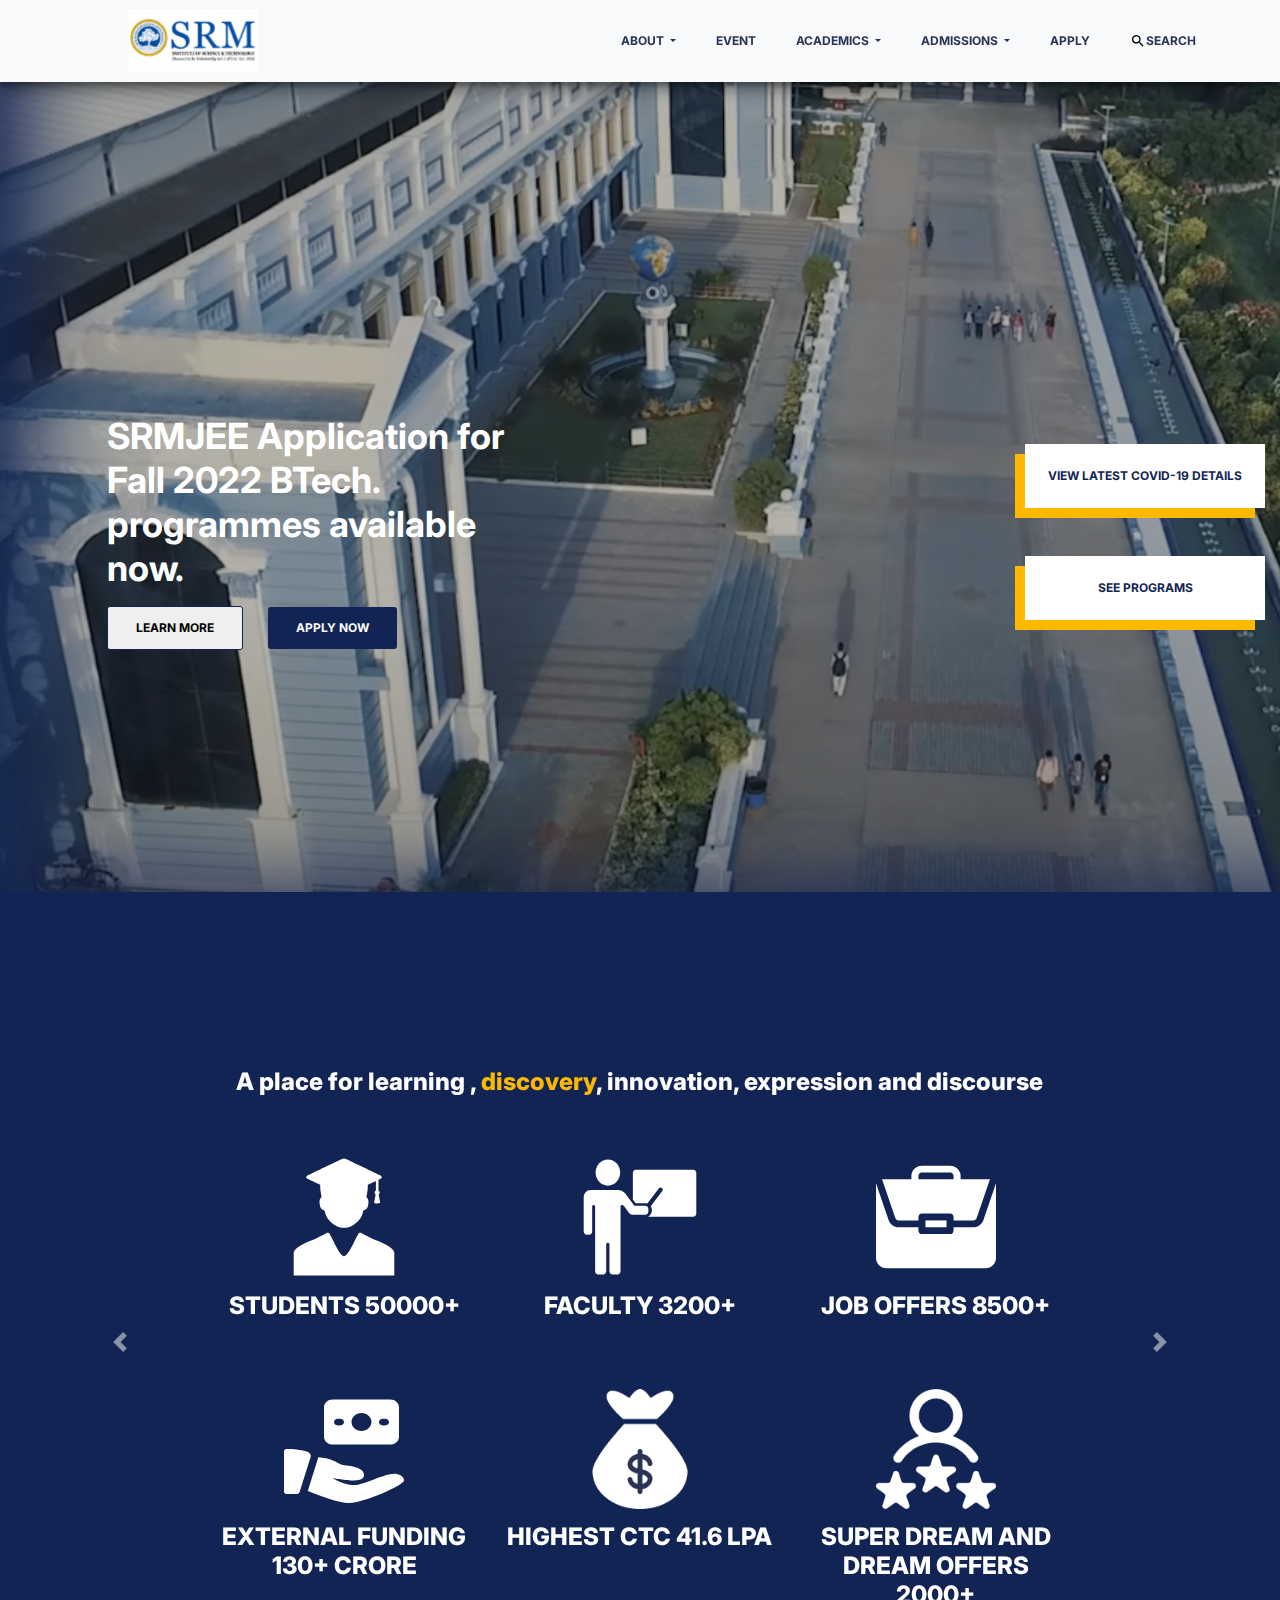
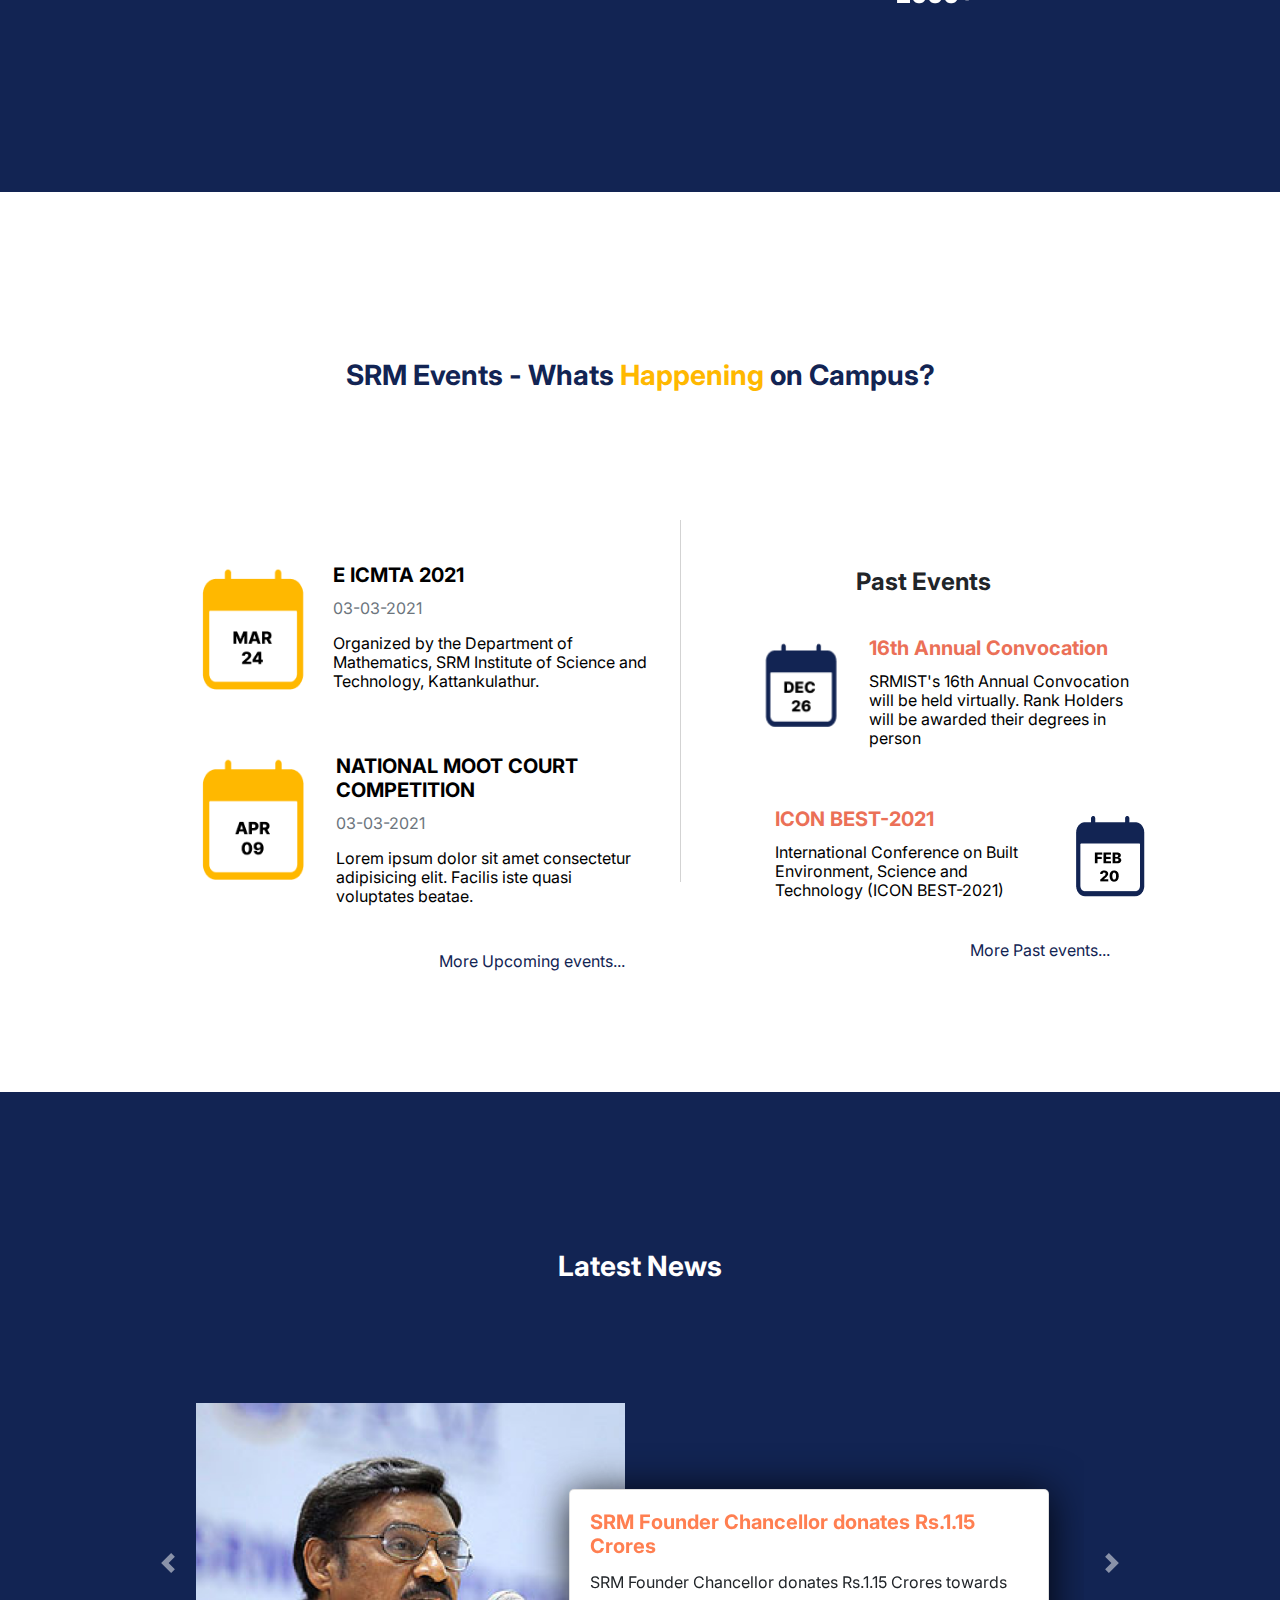
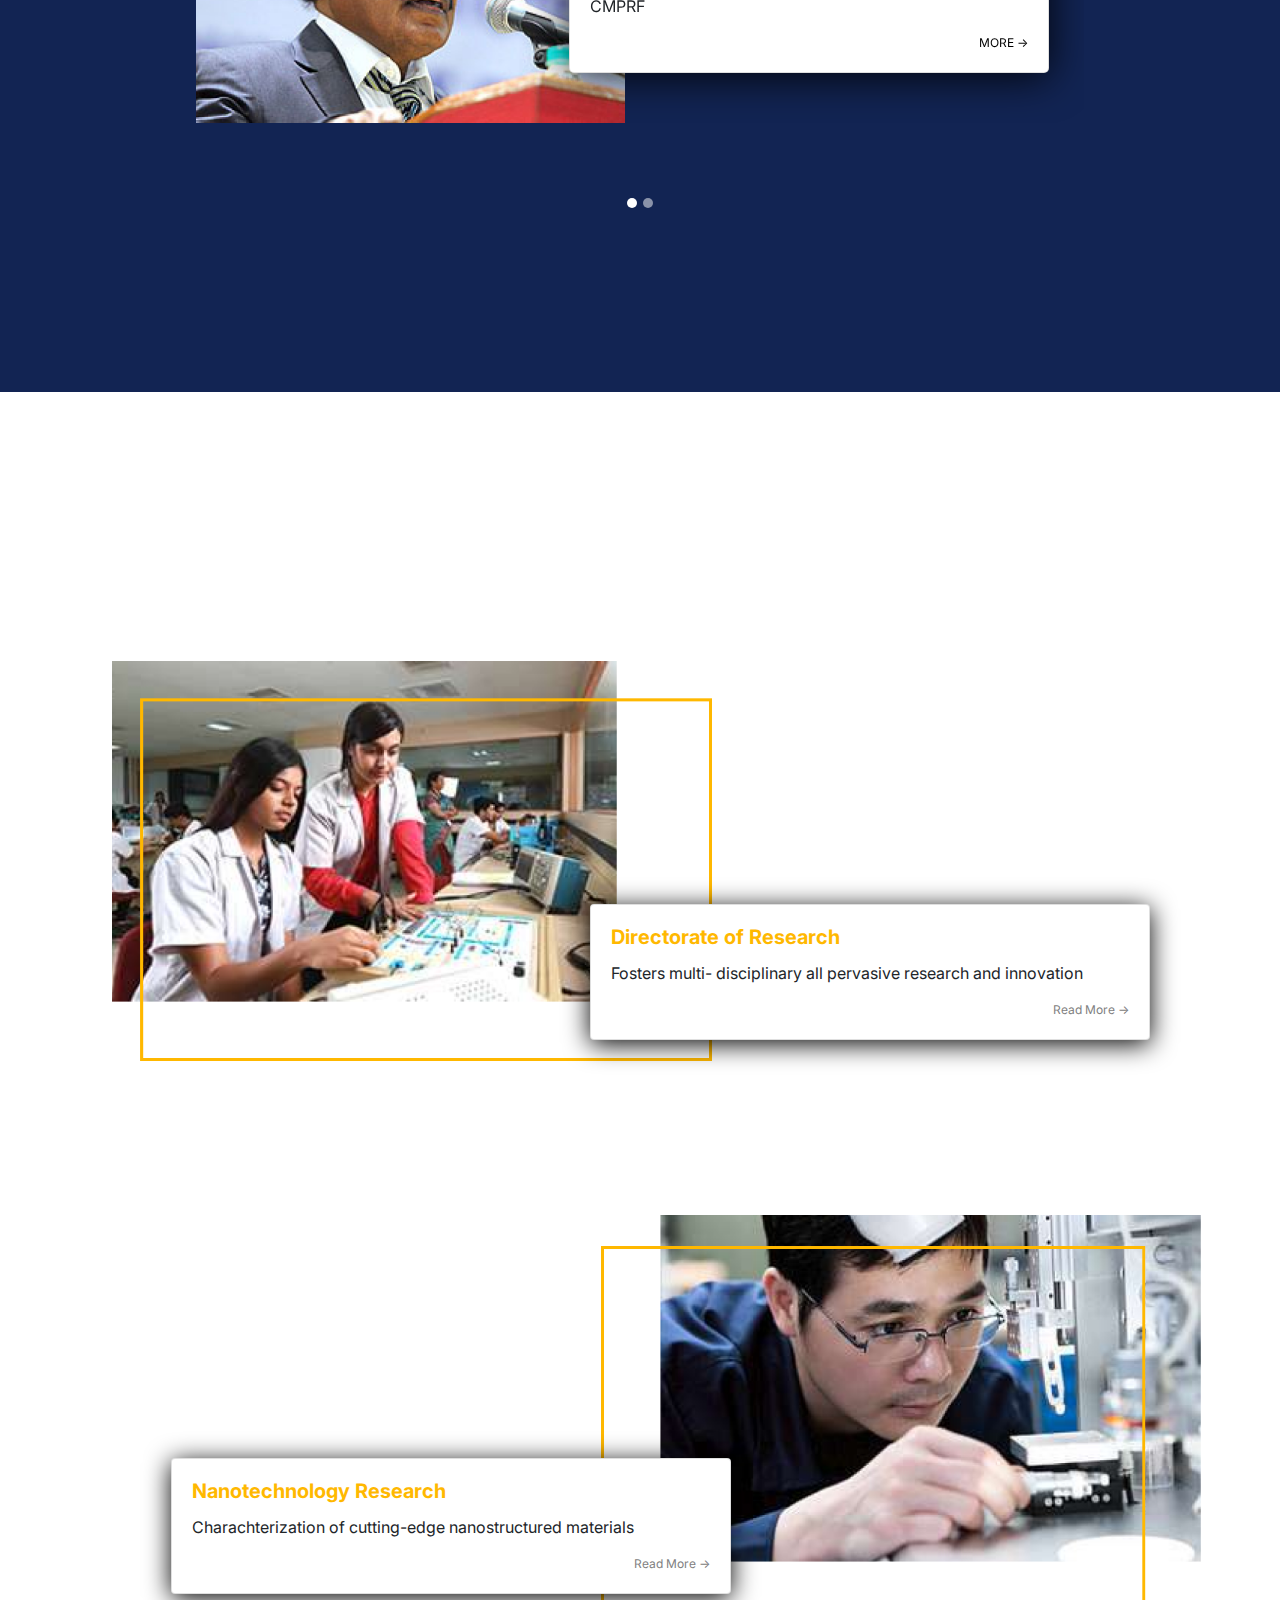
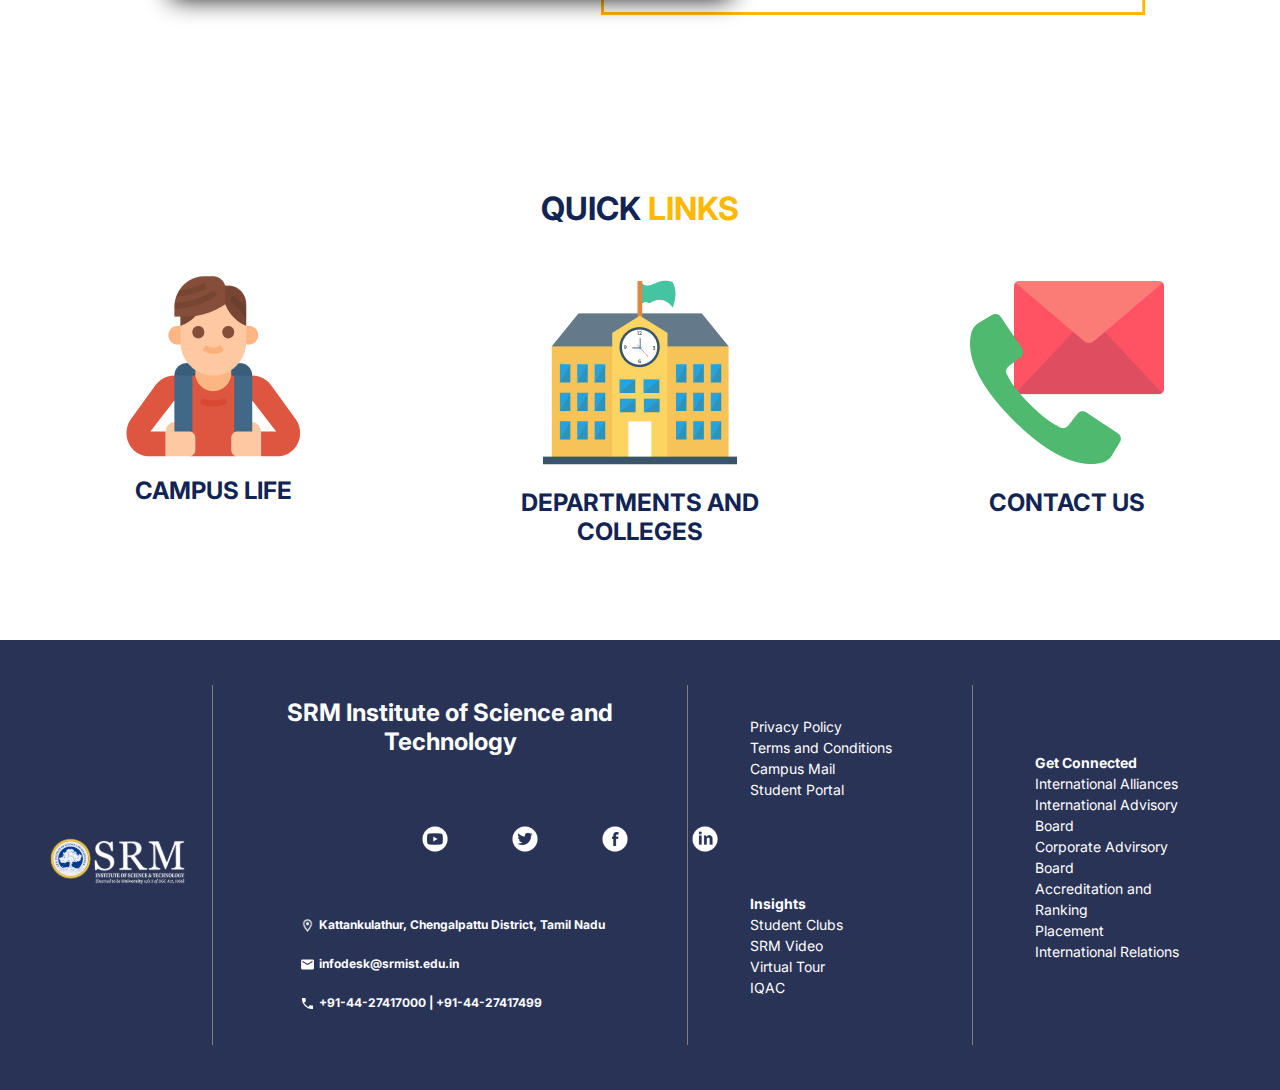
==== srmwebsite.html @ 27412084 "desktop version" ====
<!DOCTYPE html>
<html lang="en">
<head>
    <meta charset="UTF-8">
    <meta http-equiv="X-UA-Compatible" content="IE=edge">
    <meta name="viewport" content="width=device-width, initial-scale=1.0">
    <link rel="preconnect" href="https://fonts.gstatic.com">
    <link href="https://fonts.googleapis.com/css2?family=Inter:wght@200;400;700&display=swap" rel="stylesheet"> 
    <link rel="stylesheet" href="https://maxcdn.bootstrapcdn.com/bootstrap/4.0.0/css/bootstrap.min.css" integrity="sha384-Gn5384xqQ1aoWXA+058RXPxPg6fy4IWvTNh0E263XmFcJlSAwiGgFAW/dAiS6JXm" crossorigin="anonymous">
    <link rel="stylesheet" href="./style.css">
    <title>Document</title>
</head>
<body>
    <nav class="navbar navbar-expand-lg navbar-light bg-light sticky-top">
        <a class="navbar-brand" href="#">
          <img src="./img/Logo.svg" width="130" height="72" alt="">
        </a>
        <button class="navbar-toggler" type="button" data-toggle="collapse" data-target="#navbarSupportedContent" aria-controls="navbarSupportedContent" aria-expanded="false" aria-label="Toggle navigation">
            <span class="navbar-toggler-icon"></span>
        </button>
        <div class="collapse navbar-collapse" id="navbarSupportedContent" >
            <ul class="navbar-nav ml-auto">
                <li class="nav-item dropdown">
                    <a class="nav-link dropdown-toggle" href="#" id="navbarDropdown" role="button" data-toggle="dropdown" aria-haspopup="true" aria-expanded="false">
                      about
                    </a>
                    <div class="dropdown-menu" aria-labelledby="navbarDropdown">
                      <a class="dropdown-item" href="#">Facts</a>
                      <a class="dropdown-item" href="#">The Campus</a>
                      <a class="dropdown-item" href="#">Student Accomodation</a>
                      <a class="dropdown-item" href="#">Governanace</a>
                      <a class="dropdown-item" href="#">Student Achievements</a>
                      <a class="dropdown-item" href="#">Career Center</a>
                      <a class="dropdown-item" href="#">SRM CARE</a>
                      <a class="dropdown-item" href="#">Visiting SRM</a>
                        
                </li>
              <li class="nav-item">
                <a class="nav-link" href="#">Event</a>
              </li>
              <li class="nav-item dropdown">
                <a class="nav-link dropdown-toggle" href="#" id="navbarDropdown" role="button" data-toggle="dropdown" aria-haspopup="true" aria-expanded="false">
                  Academics
                </a>
                <div class="dropdown-menu" aria-labelledby="navbarDropdown">
                    <a class="dropdown-item" href="#">Colleges and Schools</a>
                    <a class="dropdown-item" href="#">Departments</a>
                    <a class="dropdown-item" href="#">Faculty Directory</a>
                    <a class="dropdown-item" href="#">Library</a>
                    <a class="dropdown-item" href="#">Graduate Studies</a>
                    <a class="dropdown-item" href="#">Undergraduate Studies</a>
                    <a class="dropdown-item" href="#">Academic Calenders</a>
                    <a class="dropdown-item" href="#">PHD Programs</a>
                </div>
              </li>
              <li class="nav-item dropdown">
                <a class="nav-link dropdown-toggle" href="#" id="navbarDropdown" role="button" data-toggle="dropdown" aria-haspopup="true" aria-expanded="false">
                  Admissions
                </a>
                <div class="dropdown-menu" aria-labelledby="navbarDropdown">
                    <a class="dropdown-item" href="#">Admission India</a>
                    <a class="dropdown-item" href="#">Admission International</a>
                    <a class="dropdown-item" href="#">Transfer Program</a>
                    <a class="dropdown-item" href="#">Student Mobility</a>
                    <a class="dropdown-item" href="#">Graduate Admissions</a>
                    <a class="dropdown-item" href="#">Undergraduate Admissions</a>
                    <a class="dropdown-item" href="#">Tuition and Costs</a>
                    <a class="dropdown-item" href="#">Financial Aid</a>
                </div>
              </li>
              <li class="nav-item">
                <a class="nav-link" href="#">Apply</a>
              </li>
              <li class="nav-item">
                <a class="nav-link" href="#"><img src="./img/search.svg" height="16" width="16"/>Search</a>
              </li>
            </ul>
        </div>
    </nav>

    <section>
        <div class="container-fluid landing-pg">
            <div class="row">
                <div class="col-sm landing-col">
                   <p class="landing-text">SRMJEE Application for Fall 2022 BTech. programmes available now.</p>
                   <div class="landing-btn">
                       <button class="btn-white">LEARN MORE</button>
                       <button class="btn-blue">APPLY NOW</button>
                   </div>
                </div>
                <div class="col-sm landing-col landing-col-right">
                    <div class="banner">VIEW LATEST COVID-19 DETAILS</div>
                    <div class="banner mt-5">SEE PROGRAMS</div>
                </div>
            </div>
        </div>
    </section>

    <section>
      <div class="container-fluid stats">
        <div id="carouselExampleControls" class="carousel slide" data-ride="carousel">
          <div class="carousel-inner">
            <div class="carousel-item stats-carousel active">
              <h4>A place for learning , <span>discovery</span>, innovation, expression and discourse</h4>
              <div class="row mt-5">
                <div class="col-sm-4">
                  <img class="stats-img" src="./img/stats-1.svg"/>
                  <h4>STUDENTS 50000+</h4>
                </div>
                <div class="col-sm-4">
                  <img class="stats-img" src="./img/stats-2.svg"/>
                  <h4>FACULTY 3200+</h4>
                </div>
                <div class="col-sm-4">
                  <img class="stats-img" src="./img/stats-3.svg"/>
                  <h4>JOB OFFERS 8500+</h4>
                </div>
              </div>
              <div class="row mt-5">
                <div class="col-sm-4">
                  <img class="stats-img" src="./img/stats-4.svg"/>
                  <h4>EXTERNAL FUNDING 
                    130+ CRORE</h4>
                </div>
                <div class="col-sm-4">
                  <img class="stats-img" src="./img/stats-5.png"/>
                  <h4>HIGHEST CTC 
                    41.6 LPA</h4>
                </div>
                <div class="col-sm-4">
                  <img class="stats-img" src="./img/stats-6.png"/>
                  <h4>SUPER DREAM AND 
                    DREAM OFFERS
                    2000+</h4>
                </div>
              </div>
            </div>
            <div class="carousel-item stats-carousel">
              <h4><span>ACCREDATION</span> AND RANKINGS</h4>
              <div class="row mt-5 ">
                <div class="col-sm-6">
                  <img class="ranks-img" src="./img/rank1.svg" width="300"/>
                  <h4>SRMIST is ranked SECOND in Category of Private / Self Financed University & Deemed to be University in India</h4>
                </div>
                <div class="col-sm-6">
                  <img  class="ranks-img" src="./img/rank2.png"/>
                  <h4>MHRD has placed SRMIST in highest Category 1 institution</h4>
                </div>
              </div>
              <div class="row mt-5">
                <div class="col-sm-6">
                  <img  class="ranks-img" src="./img/rank3.png"/>
                  <h4>SRMIST has been accredited by NAAC with the Highest 'A++' Grade in the year 2018</h4>
                </div>
                <div class="col-sm-6">
                  <img  class="ranks-img" src="./img/rank4.png"/>
                  <h4>Ranked 32nd Under University Category by NIRF</h4>
                </div>
              </div>
            </div>
          </div>
          <a class="carousel-control-prev" href="#carouselExampleControls" role="button" data-slide="prev">
            <span class="carousel-control-prev-icon" aria-hidden="true"></span>
            <span class="sr-only">Previous</span>
          </a>
          <a class="carousel-control-next" href="#carouselExampleControls" role="button" data-slide="next">
            <span class="carousel-control-next-icon" aria-hidden="true"></span>
            <span class="sr-only">Next</span>
          </a>
        </div>
      </div>
    </section>

    <section>
      <div class="container events">
        <h3 class="mt-5">SRM Events - Whats <span>Happening</span> on Campus?</h3>
        <div class="row">
          <div class="col-sm-6">
            <div class="card event-card">
              <img class="card-img-top event-img-l" src="./img/events1.PNG" alt="Card image cap"/>
              <div class="card-body">
                <h5 class="card-title">E ICMTA 2021</h5>
                <p class="text-muted">03-03-2021</p>
                <p class="card-text">Organized by the Department of Mathematics, SRM Institute of Science and Technology, Kattankulathur.</p>
              </div>
            </div>
            <div class="card event-card" >
              <img class="card-img-top event-img-l" src="./img/events2.PNG" alt="Card image cap">
              <div class="card-body">
                <h5 class="card-title" >NATIONAL MOOT COURT COMPETITION</h5>
                <p class="text-muted">03-03-2021</p>
                <p class="card-text">Lorem ipsum dolor sit amet consectetur adipisicing elit. Facilis iste quasi voluptates beatae.</p>
              </div>
            </div>
            <a href="#" style="float:right;">More Upcoming events...</a>
          </div>
          <div class="col-sm-1 divider-col"><div class="divider"></div></div>
          
          <div class="col-sm-5">
            <h4 class="text-center font-weight-bold mt-5">Past Events</h4>
            <div class="card event-card" style="width: 25rem;">
              <img class="card-img-top event-img-s" src="./img/events3.PNG" alt="Card image cap">
              <div class="card-body">
                <h5 class="card-title" style=" color: #EB7057;">16th Annual Convocation</h5>
                
                <p class="card-text">SRMIST's 16th Annual Convocation will be held virtually. Rank Holders will be awarded their degrees in person</p>
              </div>
            </div>
            <div class="card event-card" style="width: 25rem;">
              <div class="card-body">
                <h5 class="card-title" style=" color: #EB7057;">ICON BEST-2021</h5>
                <p class="card-text">International Conference on Built Environment, Science and Technology (ICON BEST-2021)</p>
              </div>
              <img class="card-img-top event-img-s" src="./img/events4.PNG" alt="Card image cap">
            </div>
            <a href="#" style="float:right;">More Past events...</a>
          </div>
          </div>
        </div>
      </div>
    </section>

    <section class="news-section">
      <div class="container news">
        <h3>Latest News</h3>
        <div id="carouselExampleIndicators" class="carousel slide news-carousel" data-ride="carousel">
          <ol class="carousel-indicators">
            <li data-target="#carouselExampleIndicators" data-slide-to="0" class="active"></li>
            <li data-target="#carouselExampleIndicators" data-slide-to="1"></li>
          </ol>
          <div class="carousel-inner">
            <div class="carousel-item active ">
              <div class="row">
                <div class="col-sm-6">
                  <img class="d-block w-100 news-img" src="./img/news1.png" alt="First slide" height="320" width="320">
                </div>
                <div class="col-sm-6">
                  <div class="card news-card" style="width: 30rem;">
                    <div class="card-body">
                      <h5 class="card-title">SRM Founder Chancellor donates Rs.1.15 Crores</h5>
                      <p class="card-text">SRM Founder Chancellor donates Rs.1.15 Crores towards CMPRF</p>
                      <a href="#" class="card-link text-muted">MORE -></a>
                    </div>
                  </div>
                </div>
              </div>
            </div>
            <div class="carousel-item">
              <div class="row">
                <div class="col-sm-6">
                  <img class="d-block w-100 news-img" src="./img/news2.png" alt="First slide" height="320" width="320">
                </div>
                <div class="col-sm-6">
                  <div class="card news-card" style="width: 30rem;">
                    <div class="card-body">
                      <h5 class="card-title">ARIIA 2020 Rankings : SRM secures the second position</h5>
                      <p class="card-text">SRM Institute of Science and Technology (SRMIST), Kattankulathur has found a podium finish in Atal Rankings of Institutions on Innovation Achievements 2020.</p>
                      <a href="#" class="card-link  text-muted">MORE -></a>
                    </div>
                  </div>
                </div>
              </div>
            </div>
          </div>
          <a class="carousel-control-prev" href="#carouselExampleIndicators" role="button" data-slide="prev">
            <span class="carousel-control-prev-icon" aria-hidden="true"></span>
            <span class="sr-only">Previous</span>
          </a>
          <a class="carousel-control-next" href="#carouselExampleIndicators" role="button" data-slide="next">
            <span class="carousel-control-next-icon" aria-hidden="true"></span>
            <span class="sr-only">Next</span>
          </a>
        </div>
      </div>
    </section>

    <section class="research">
      <div class="container research-container">
        <h3>Research at SRM</h3>
          <div class="row">
            <div class="col-sm-6">
              <img src="./img/research1.png" width="600" height="400">
            </div>
            <div class="col-sm-6">
              <div class="card research-card1" style="width: 35rem;">
                <div class="card-body">
                  <h5 class="card-title">Directorate of Research</h5>
                  <p class="card-text">Fosters multi- disciplinary all pervasive research and innovation </p>
                  <a href="#" class="card-link">Read More -></a>
                </div>
              </div>
            </div>
          </div>
          <div class="row">
            <div class="col-sm-6">
              
              <div class="card research-card2" style="width: 35rem;">
                <div class="card-body">
                  <h5 class="card-title">Nanotechnology Research</h5>
                  <p class="card-text">Charachterization of cutting-edge nanostructured materials</p>
                  <a href="#" class="card-link">Read More -></a>
                </div>
              </div>
            </div>
            <div class="col-sm-6">
              <img style="margin-left: -10%;" src="./img/research2.png"  width="600" height="400">
            </div>
          </div>
      </div>
    </section>

    <footer>
      <div class="container-fluid quick-links">
        <h2 class="mt-5">QUICK <span>LINKS</span></h2>
        <div class="row mt-5">
          <div class="col-sm-4">
            <img src="./img/ql1.png">
            <h4><a href="#">CAMPUS LIFE</a></h4>
          </div>
          <div class="col-sm-4">
            <img src="./img/ql2.png">
            <h4><a href="#">DEPARTMENTS AND COLLEGES</a></h4>
          </div>
          <div class="col-sm-4">
            <img src="./img/ql3.png">
            <h4><a href="#">CONTACT US</a></h4>
          </div>
        </div>
      </div>
      <div class="container-fluid footer">
        <div class="container">
        <div class="row footer-row">
          <div class="col-sm-1 footer-col " style="text-align: center;">
            <img src="./img/logo-light.svg" width="150">
          </div>
          <div class="col-sm-1 line-col">
            <div class="line"></div>
          </div>
          <div class="col-sm-4 footer-col">
            <h4>SRM Institute of Science and Technology</h4>
            <div class="social">
              <img src="./img/YouTube.png" height="30" width="30">
              <img src="./img/Twitter.png" height="30" width="30">
              <img src="./img/Facebook.png" height="30" width="30">
              <img src="./img/Linkedin.png" height="30" width="30">
            </div>
            <div style="text-align: left;">
            <p><img class="m-1" src="./img/location.png" height="15" width="15">Kattankulathur, Chengalpattu District, Tamil Nadu</p>
            <p><img class="m-1" src="./img/email.png" height="15" width="15">infodesk@srmist.edu.in</p>
            <p><img class="m-1" src="./img/call.png" height="15" width="15">+91-44-27417000 | +91-44-27417499</p>
            </div>
          </div>
          <div class="col-sm-1 line-col">
            <div class="line"></div>
          </div>
          <div class="col-sm-2 footer-col1">
            <ul>
              <li>Privacy Policy</li>
              <li>Terms and Conditions</li>
              <li>Campus Mail</li>
              <li>Student Portal</li>
            </ul>
            <ul>
              <li style="font-weight: bold;">Insights</li>
              <li>Student Clubs</li>
              <li>SRM Video</li>
              <li>Virtual Tour</li>
              <li>IQAC</li>
            </ul>
            
          </div>
          <div class="col-sm-1 line-col">
            <div class="line"></div>
          </div>
          <div class="col-sm-2 footer-col1">
            <ul>
              <li style="font-weight: bold;">Get Connected</li>
              <li>International Alliances</li>
              <li>International Advisory Board</li>
              <li>Corporate Advirsory Board</li>
              <li>Accreditation and Ranking</li>
              <li>Placement</li>
              <li>International Relations</li>
            </ul>
            
          </div>
        </div>
        </div>
      </div>
    </footer>
    

    <script src="https://code.jquery.com/jquery-3.2.1.slim.min.js" integrity="sha384-KJ3o2DKtIkvYIK3UENzmM7KCkRr/rE9/Qpg6aAZGJwFDMVNA/GpGFF93hXpG5KkN" crossorigin="anonymous"></script>
    <script src="https://cdnjs.cloudflare.com/ajax/libs/popper.js/1.12.9/umd/popper.min.js" integrity="sha384-ApNbgh9B+Y1QKtv3Rn7W3mgPxhU9K/ScQsAP7hUibX39j7fakFPskvXusvfa0b4Q" crossorigin="anonymous"></script>
    <script src="https://maxcdn.bootstrapcdn.com/bootstrap/4.0.0/js/bootstrap.min.js" integrity="sha384-JZR6Spejh4U02d8jOt6vLEHfe/JQGiRRSQQxSfFWpi1MquVdAyjUar5+76PVCmYl" crossorigin="anonymous"></script>
</body>
</html>
---- style.css ----
*{
    margin: 0;
    padding: 0;
    font-family: 'Inter', sans-serif;
}

body{
    background: white;
    overflow-x: hidden;
}

h3,h4{
    font-weight: 700;
}

nav{
    padding: 0 5% 0 10%!important;
    box-shadow: 0px 4px 4px rgba(0, 0, 0, 0.25), 0px 10px 10px rgba(0, 0, 0, 0.25);
}

.navbar-nav{
    font-weight: bold;
    font-size: 12px;
    line-height: 15px;
    text-transform: uppercase;
    
}

.dropdown-item{
    font-size: 12px;
    text-transform: capitalize;
}

.nav-item{
    margin: 0 12px;
}

.nav-link{
    color: #293356!important;
    transition: all 0.3s ease;
}

.nav-link:hover{
    color: #FFB800 !important;
}

/* dropdown animation
.dropdown .dropdown-menu {
    -webkit-transition: all 0.3s;
    -moz-transition: all 0.3s;
    -ms-transition: all 0.3s;
    -o-transition: all 0.3s;
    transition: all 0.3s;

    max-height: 0;
    display: block;
    overflow: hidden;
    opacity: 0;
}

.dropdown.show .dropdown-menu { 
    max-height: 250px;
    opacity: 1;
} */

.landing-pg{
    top: 0;
    left: 0;
    height: 90vh;
    width: 100vw;
    background-image: url("./img/landing-img.png");
    background-attachment: fixed;
    background-size: cover;
    z-index: -1;
    overflow: hidden;
}

.landing-col{
    height: 100vh;
    display: flex;
    flex-direction: column;
    justify-content: center;
    align-items: center;
    
}

.landing-col-right{
    flex-direction: column;
    justify-content: center;
    align-items: flex-end;
    font-size: 12px;
    color: #122453;
    font-weight: 700;
    
}

.landing-text{
    width: 70%;
    font-weight: bold;
    font-size: 36px;
    line-height: 44px;
    color: #FFFFFF;
}

.landing-btn{
    width: 70%;
}

.btn-white,
.btn-blue{
    font-weight: bold;
    font-size: 12px;
    border-radius: 3px;
    border: 1px solid #122453;
    padding: 12px 28px;
    transition: all 0.3s ease;
    cursor: pointer;
}

.btn-white:hover,
.btn-blue:hover{
    box-shadow: 0px 4px 4px rgba(0, 0, 0, 0.25), 0px 4px 4px rgba(0, 0, 0, 0.25);
}

.btn-blue{
    margin-left: 5%;
    border: none;
    color: white;
    background: #122453;;
}

.banner{
    width: 200px;
    height: 50x;
    background-color: #fff;
    float: right;
    box-shadow: -10px 10px 0 #FFB800;
    width: 240px;
    height: 64px;
    line-height: 64px;
    text-align: center;
    transition: all 0.3s ease;
    cursor: pointer;
}

.banner:hover{
    color: #FFB800;
}

.stats{
    height: 100vh;
    width: 100vw;
    display: flex;
    flex-direction: column;
    align-items: center;
    justify-content: center;
    background-color: #122453;
    text-align: center;
    
}

.stats h3{
    font-weight: bold;
    font-size: 34px;
    line-height: 41px;
    color: #FFFFFF;
}

.stats-img{
    width: 120px;
    height: 120px;
    margin: 5%;
    transition: all 0.5s ease;
}

.ranks-img{
    height: 100px;
    margin: 5%;
    transition: all 0.5s ease;
}

.stats-img:hover,
.ranks-img:hover{
    transform: scale(1.1);
}

.stats h4{
    font-weight: 800;
    font-size: 24px;
    line-height: 29px;
    color: #FFFFFF;
}

span{
    color: #FFB800;
}

.stats-carousel{
    width: 70%;
    margin: auto;
}

.events{
    height: 100vh;
    overflow-x: hidden;
    display: flex;
    flex-direction: column;
    justify-content: space-evenly;
    align-items: center;
}

.events h3{
    color: #122453;
}

.event-card{
    display: flex;
    flex-direction: row;
    width: 30rem;
    background: inherit;
    border: none;
    margin: 5%;
    font-size: 16px;
    line-height: 19px;

    color: #000000;
}

.event-img-l{
    height: 8rem;
    width: 8rem;
    margin-top: 5%;
}

.event-img-s{
    height: 6rem;
    width: 6rem;
    margin-top: 5%;
}

.events h5{
    font-weight: 700;
    transition:0.2s all ease;
    cursor: pointer;
}

.events h5:hover{
    color:#FFB800;
}

.divider-col{
    display: flex;
    justify-content: center;
}

.divider{
    height: 80%;
    width: 1px;
    background-color: lightgray;
}

.events a{
    color: #122453!important;
}

.news-section{
    height: 100vh;
    width: 100vw;
    background-color: #122453;
    
}

.news{
    height: 100vh;
    display: flex;
    flex-direction: column;
    justify-content: center;
    align-items: center;
}

.news h3{
    color: white;
    text-align: center;
}

.news-carousel{
    padding: 10%;
}

.carousel-indicators li {
    width: 10px;
    height: 10px;
    border-radius: 100%;
}

.news-card{
    margin-top: 20%;
    margin-left: -20%;
    box-shadow: 0px 4px 42px rgba(0, 0, 0, 0.89);
    border-radius: 5px;
}

.news-card h5{
    font-weight: 700;
    color: #FF7F51;
}


.news-card a{
    color: black!important;
    float: right;
    font-size: 12px;
}

.research{
    height: 150vh;
    width: 100vw;
    background-image: url(./img/reasearch-bg.jpg);
    background-attachment: fixed;
    background-size: cover;
}

.research-container{
    height: 150vh;
    display: flex;
    flex-direction: column;
    justify-content: space-evenly;
    align-items: center;
}

.research h3{
    color: white;
    text-align: center;
}

.research img{
    margin: 5%;
    transition: all 0.5s ease;
}

.research img:hover{
    -webkit-filter: grayscale(100%); /* Safari 6.0 - 9.0 */
    filter: grayscale(100%);
}

.research .card-title{
    font-weight: 700;
    color: #FFB800;
}

.research-card1{
    margin-top: 50%;
    margin-left: -12%;
    transition:0.3s all ease;
    cursor: pointer;
    box-shadow: 0px 4px 26px #000000;
}

.research-card2{
    margin-top: 50%;
    margin-left: 16%;
    transition:0.3s all ease;
    z-index: 2;
    cursor: pointer;
    box-shadow: 0px 4px 26px #000000;
}

.research-card1:hover,
.research-card2:hover{
    transform: scale(1.1);
}

.research a{
    color: grey!important;
    float: right;
    font-size: 12px;
}

.footer-container{
    height: 100vh;
    width: 100vw;
}

.quick-links{
    height: 50vh;
    width: 100vw;
    text-align: center;
    
}

.quick-links h2,
.quick-links a{
    font-weight: bold;
    transition: all 0.3s ease;
    color: #122453;
}

.quick-links h4{
    margin: 5%;
}

.quick-links a:hover{
    color: #FFB800;
    text-decoration: none;
}

.footer{
    height: 50vh;
    width: 100vw;
    background-color: #293356;
    text-align: center;
    color:white;
}

.footer-row{
    height: 50vh;
}

.footer-col{
    display: flex;
    flex-direction: column;
    justify-content: space-evenly;
    align-items: center;
}

.footer-col1{
    display: flex;
    flex-direction: column;
    justify-content: space-evenly;
    align-items: flex-start;
}

.social{
    display: flex;
    flex-direction: row;
    justify-content: space-around!important;
}

.social img{
    margin: 0 25%;
}

.footer p{
    font-size: 12px;
    font-weight: bold;
}

.footer ul{
    text-align: left;
    list-style: none;
    font-size: 14px;
}

.line-col{
    display: flex;
    flex-direction: column;
    justify-content: center;
    align-items: center;
}

.line{
    height: 40vh;
    width: 1px;
    background-color: grey;
}
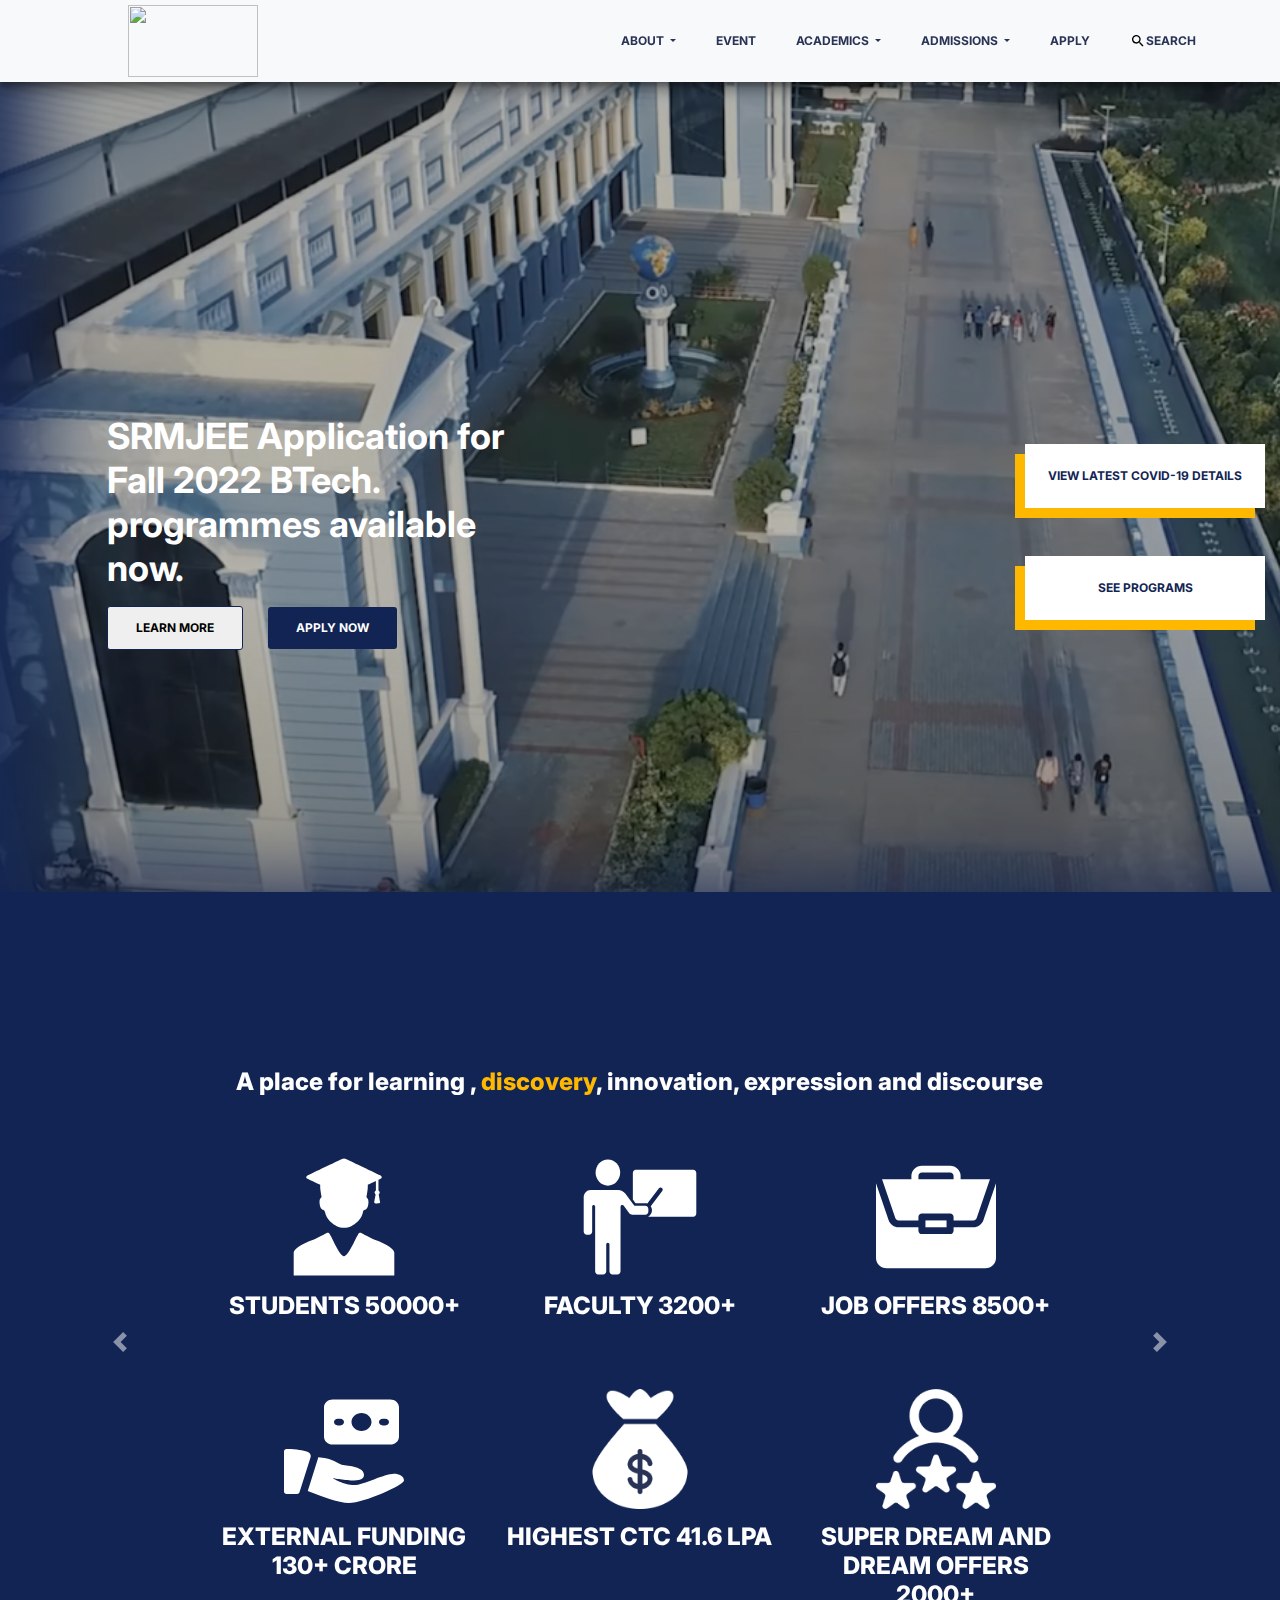
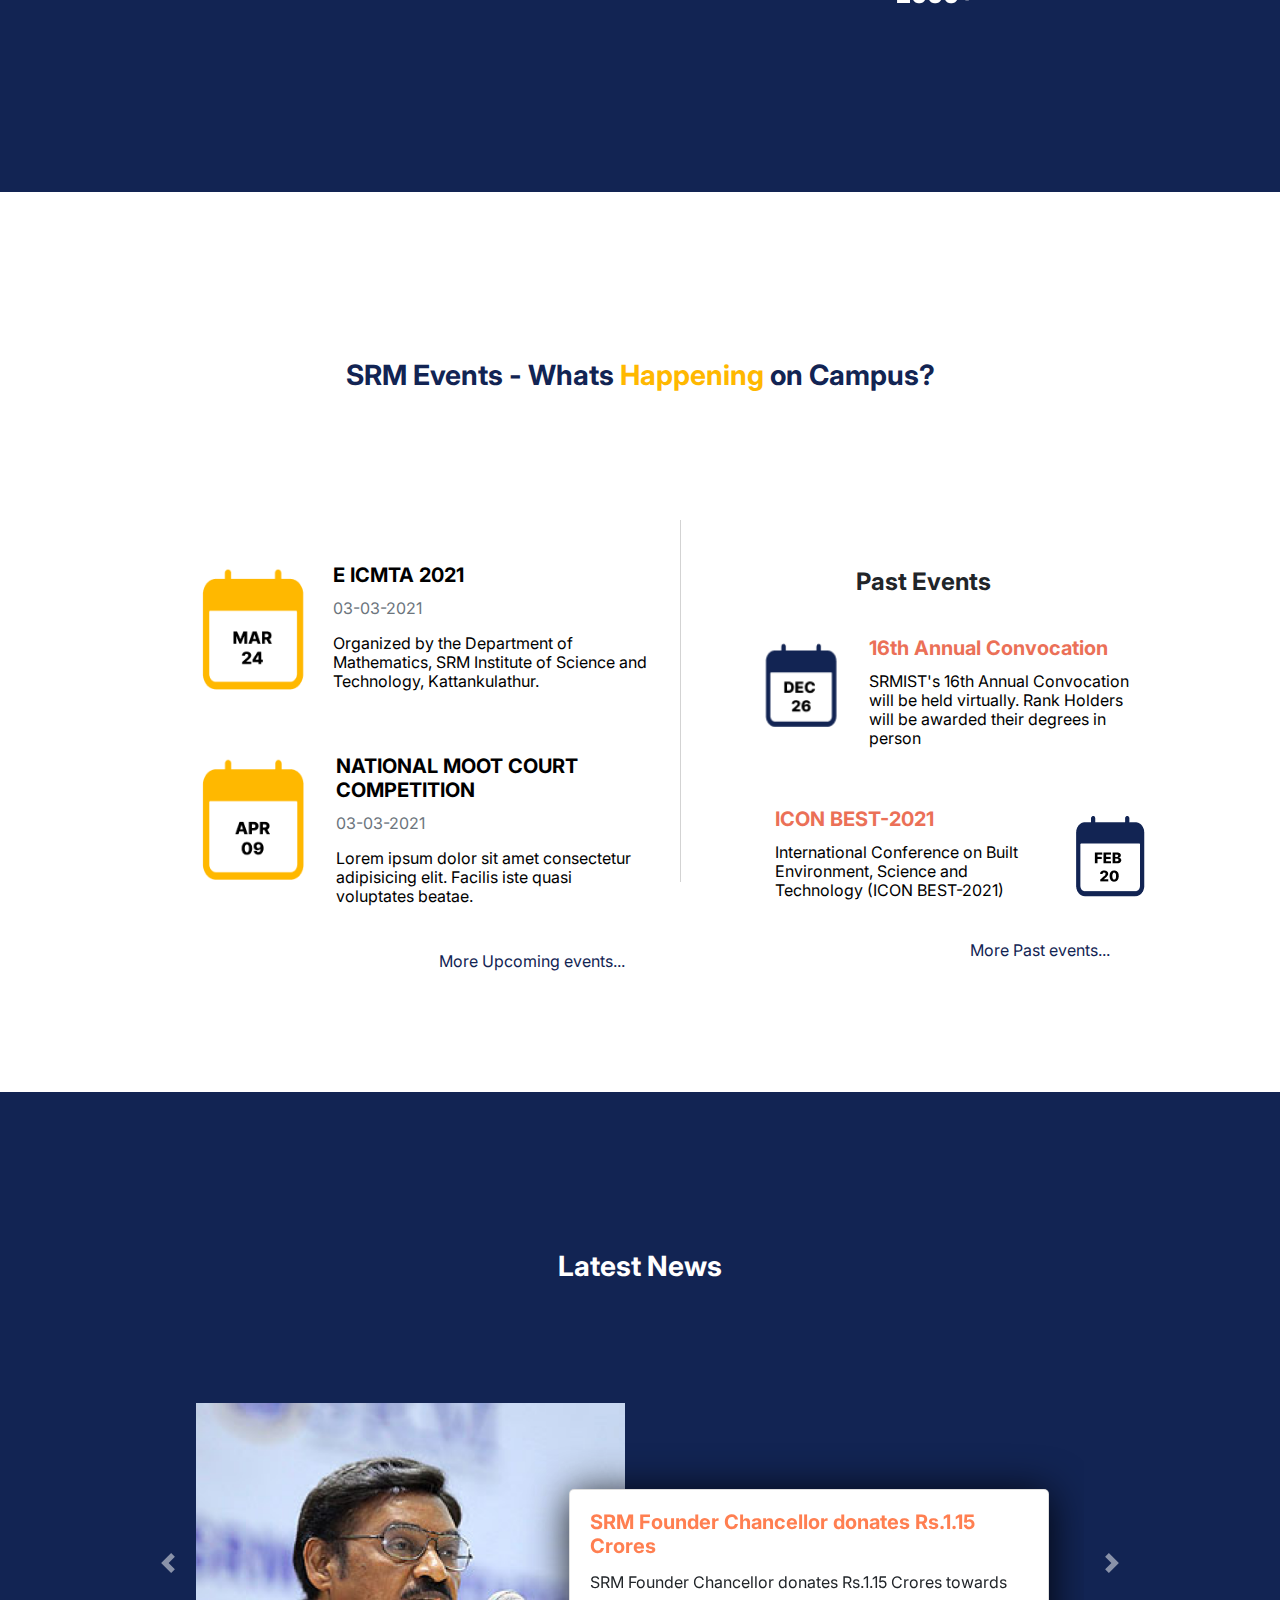
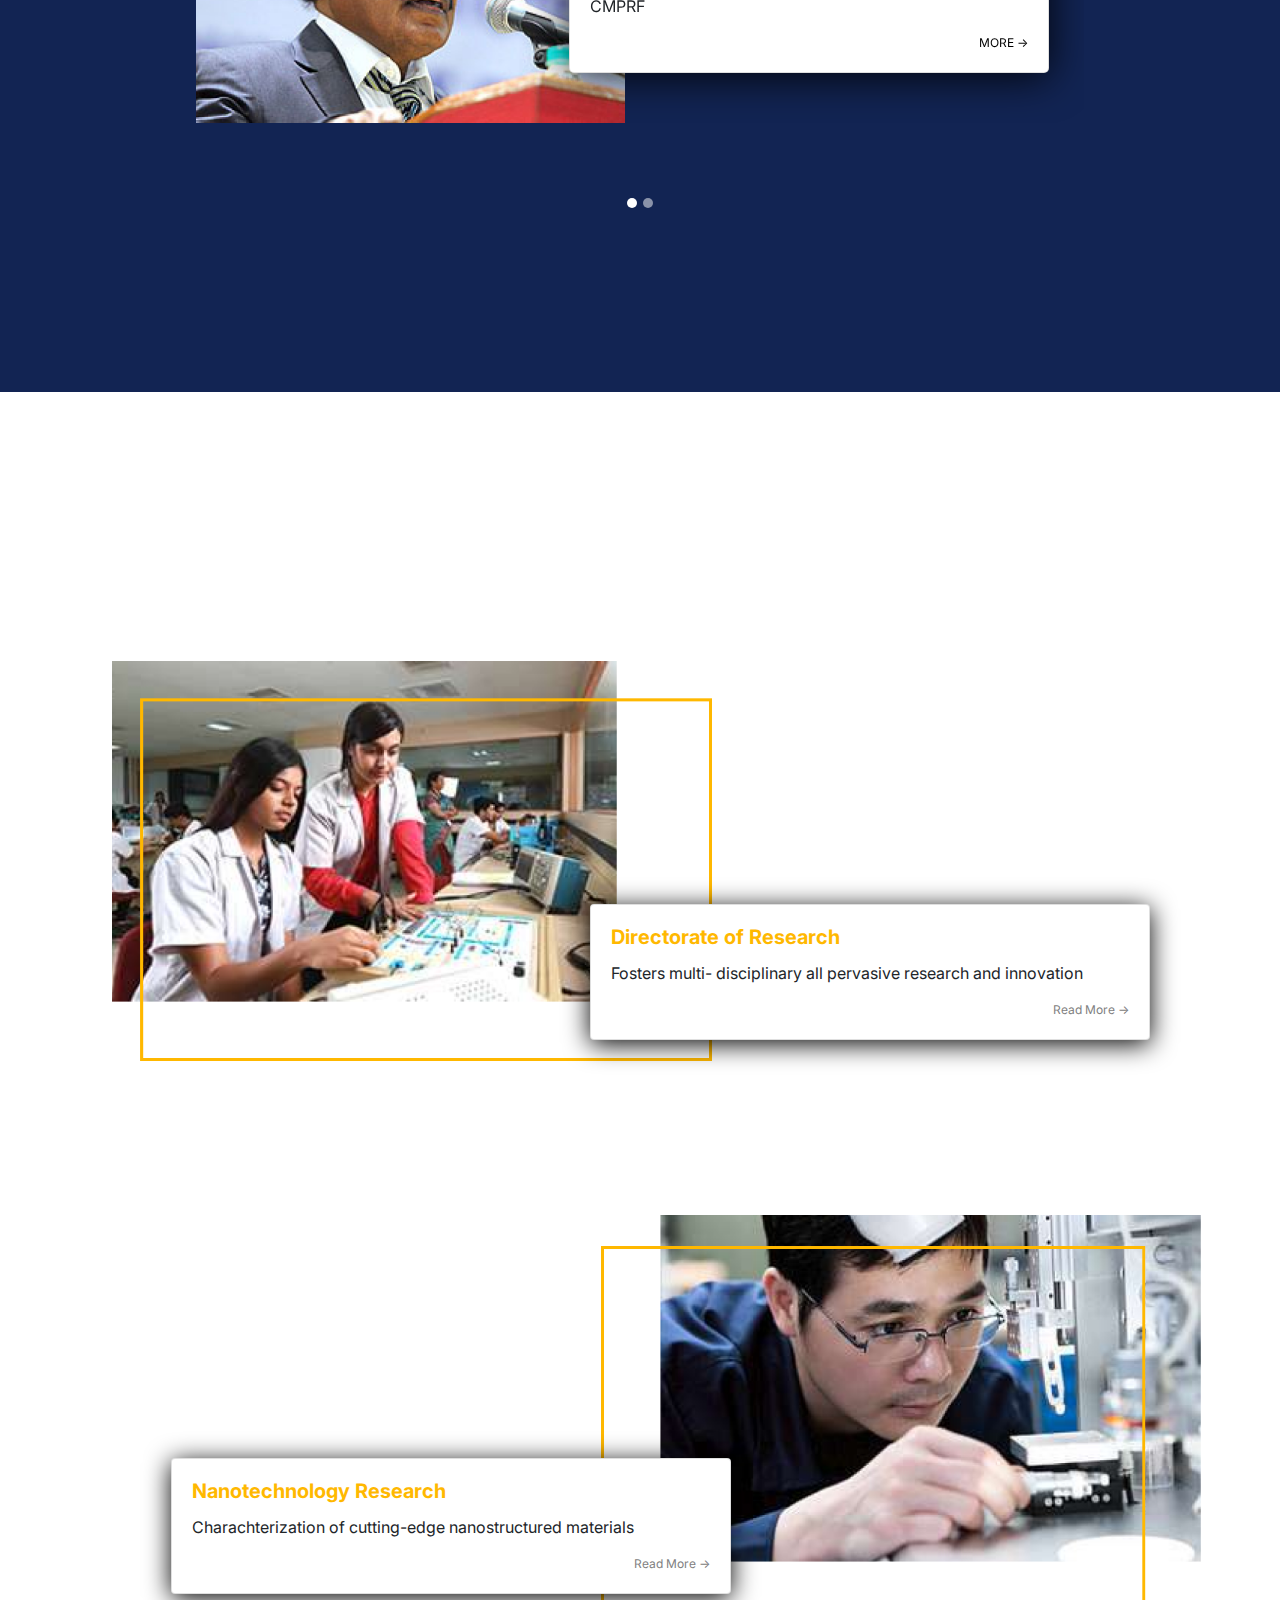
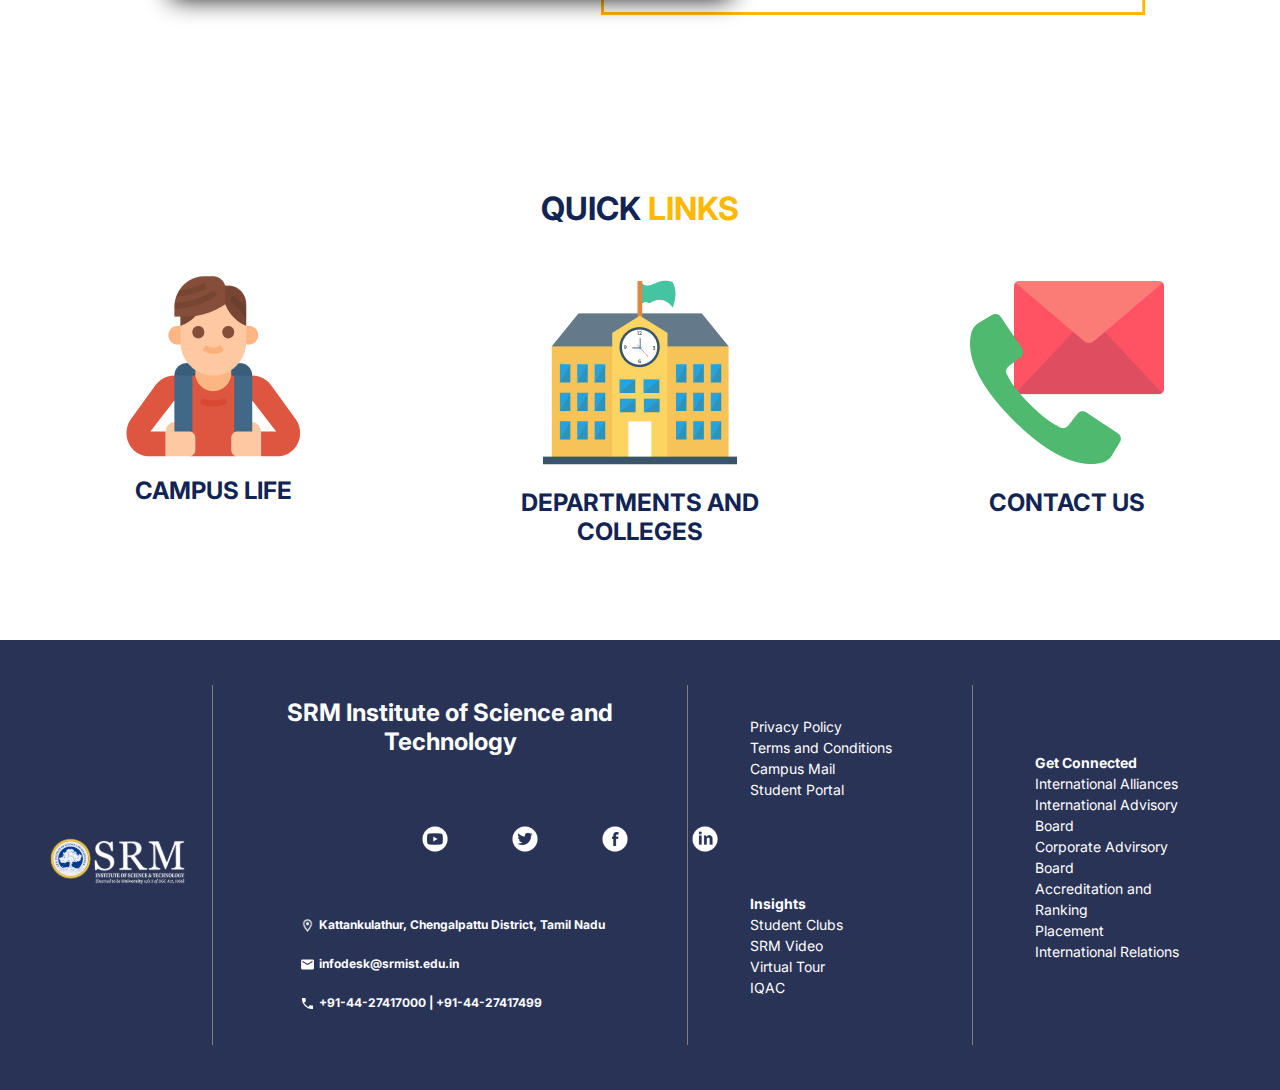
==== commit 00b8a76c: "logo" ====
--- a/srmwebsite.html
+++ b/srmwebsite.html
@@ -13,7 +13,7 @@
 <body>
     <nav class="navbar navbar-expand-lg navbar-light bg-light sticky-top">
         <a class="navbar-brand" href="#">
-          <img src="./img/Logo.svg" width="130" height="72" alt="">
+          <img src="./img/logo.svg" width="130" height="72" alt="">
         </a>
         <button class="navbar-toggler" type="button" data-toggle="collapse" data-target="#navbarSupportedContent" aria-controls="navbarSupportedContent" aria-expanded="false" aria-label="Toggle navigation">
             <span class="navbar-toggler-icon"></span>
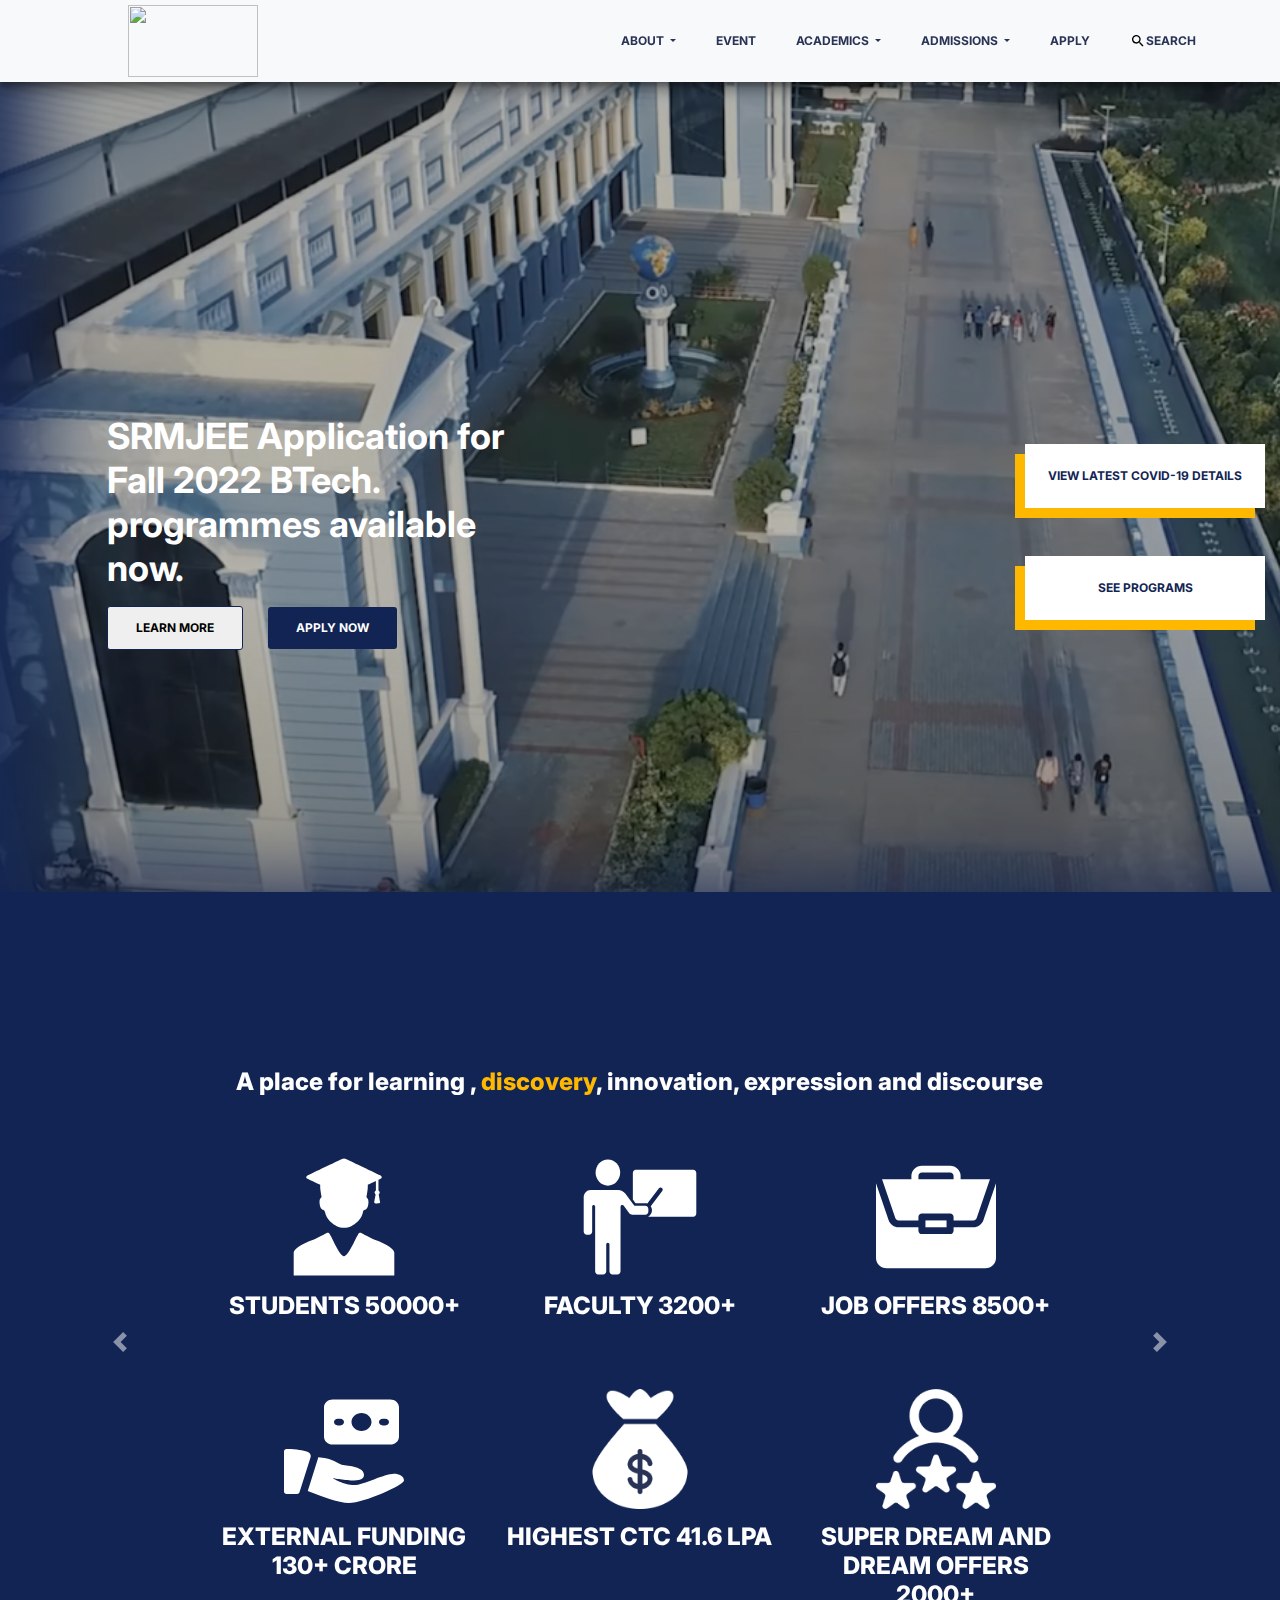
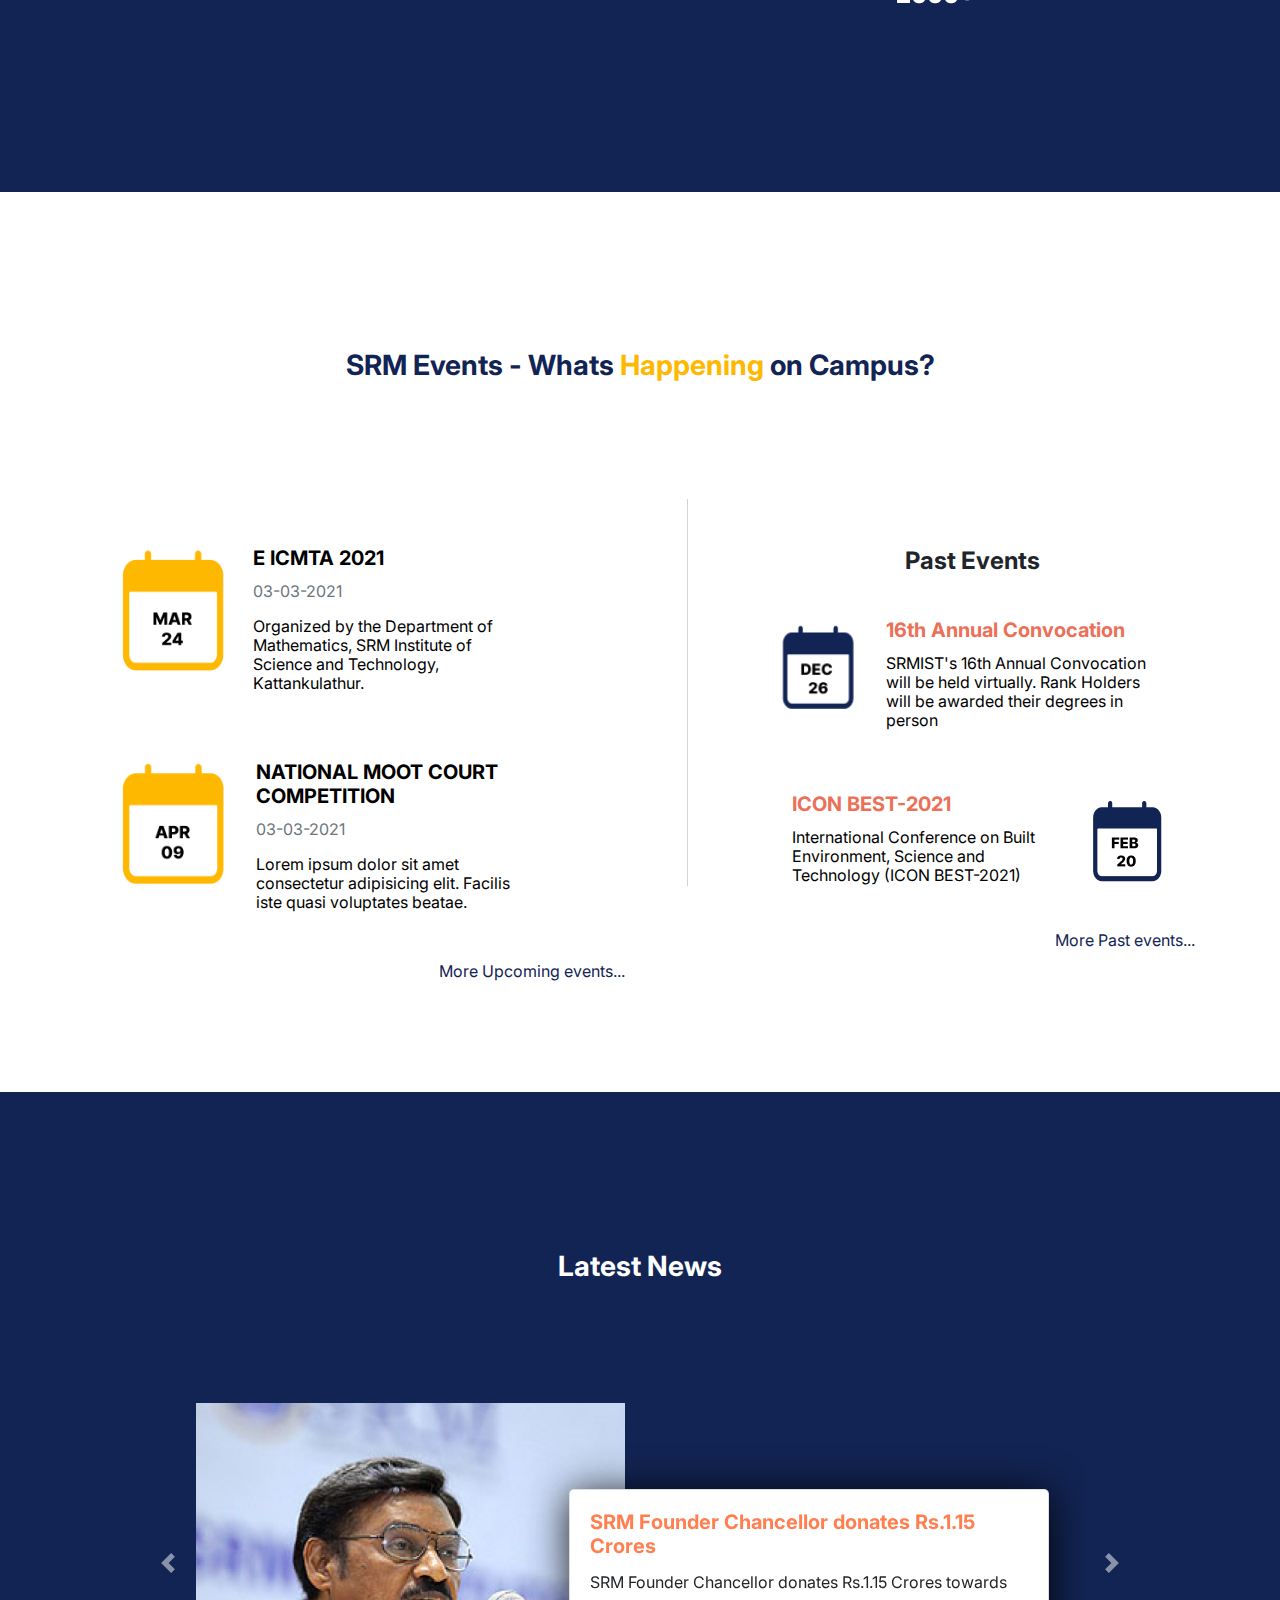
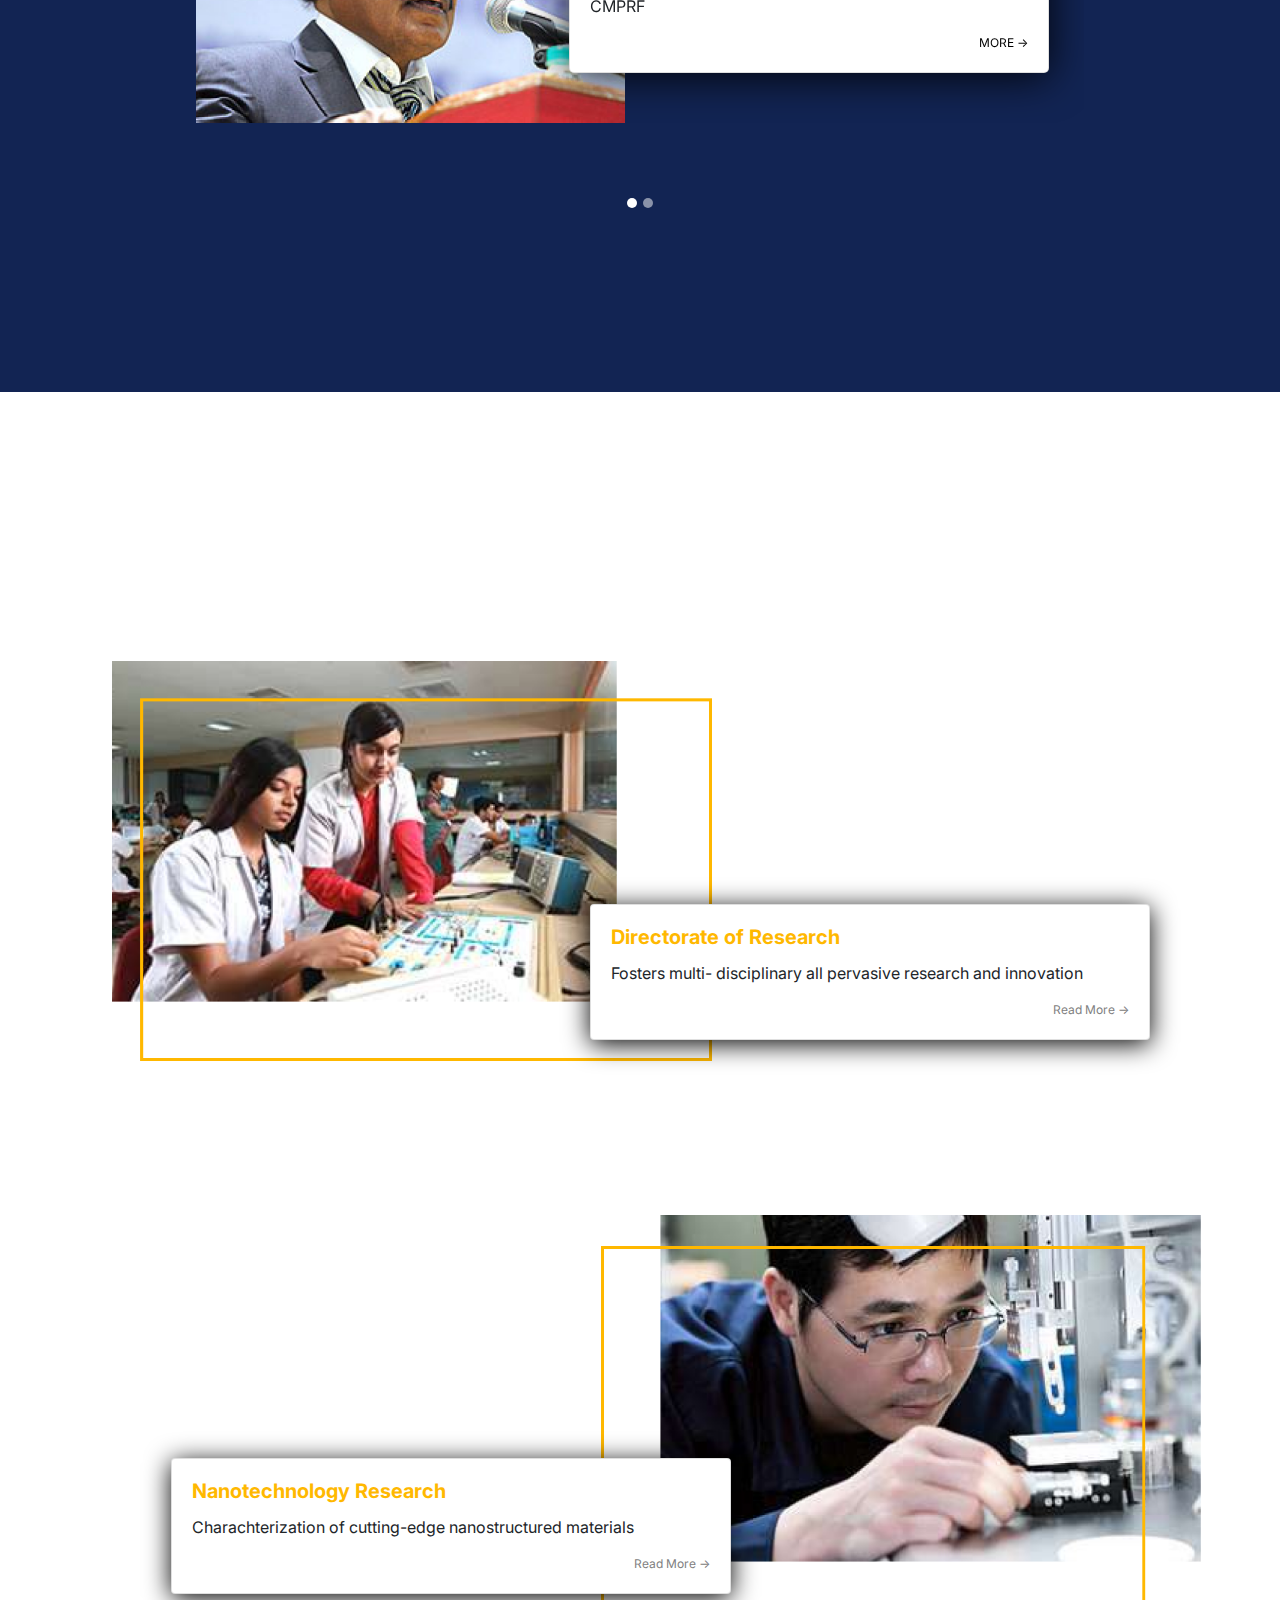
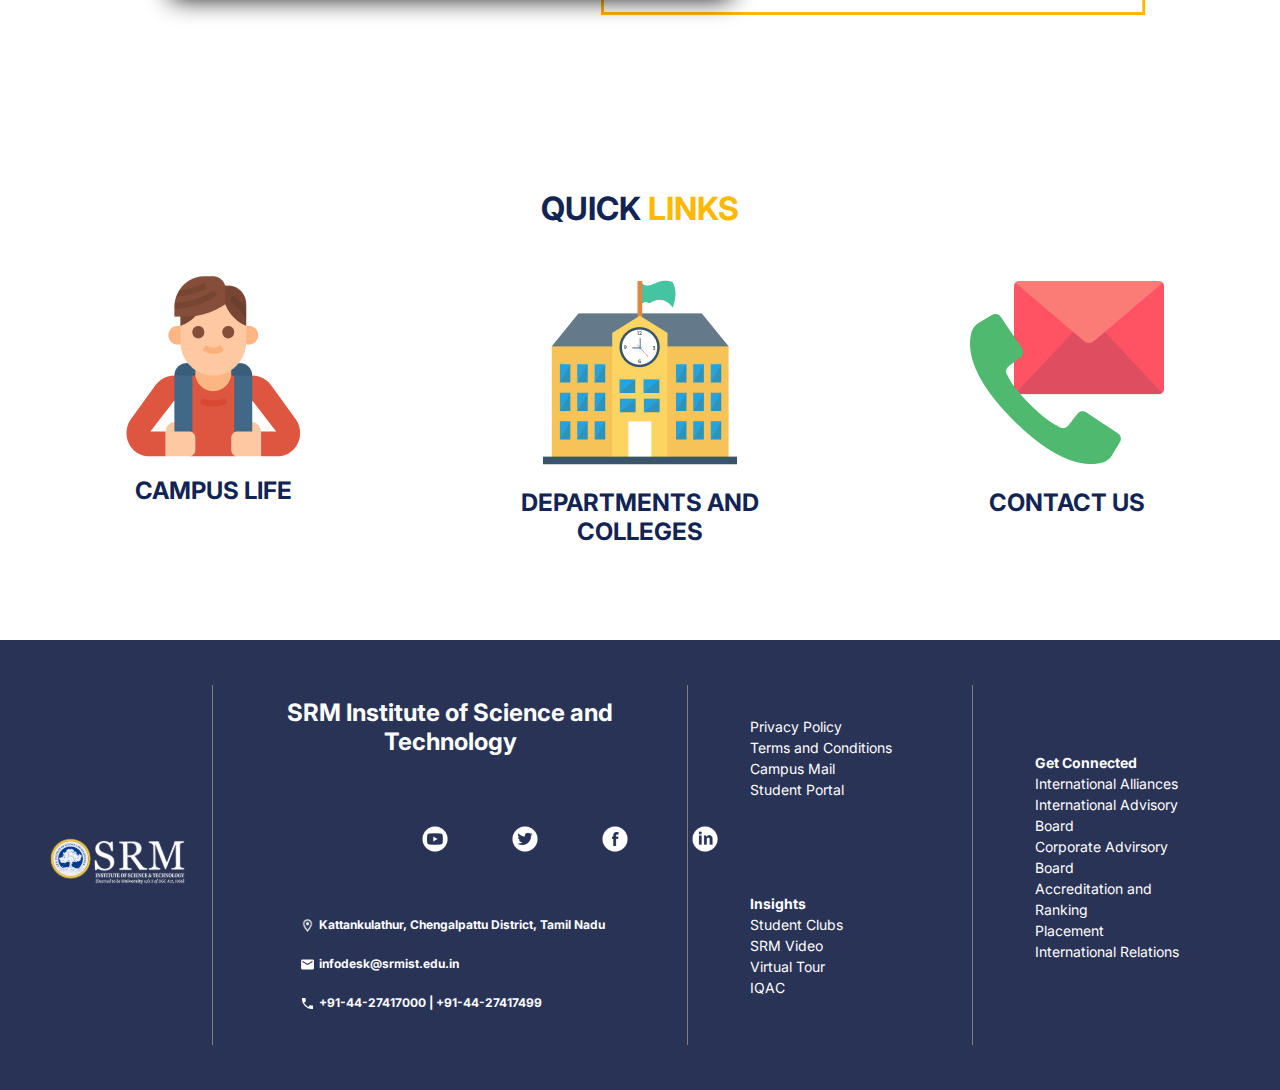
==== commit 1fd95c9a: "mobile fixes" ====
--- a/srmwebsite.html
+++ b/srmwebsite.html
@@ -282,7 +282,7 @@
               <img src="./img/research1.png" width="600" height="400">
             </div>
             <div class="col-sm-6">
-              <div class="card research-card1" style="width: 35rem;">
+              <div class="card research-card1">
                 <div class="card-body">
                   <h5 class="card-title">Directorate of Research</h5>
                   <p class="card-text">Fosters multi- disciplinary all pervasive research and innovation </p>
@@ -294,7 +294,7 @@
           <div class="row">
             <div class="col-sm-6">
               
-              <div class="card research-card2" style="width: 35rem;">
+              <div class="card research-card2">
                 <div class="card-body">
                   <h5 class="card-title">Nanotechnology Research</h5>
                   <p class="card-text">Charachterization of cutting-edge nanostructured materials</p>
--- a/style.css
+++ b/style.css
@@ -216,7 +216,7 @@
 .event-card{
     display: flex;
     flex-direction: row;
-    width: 30rem;
+    width: 80%;
     background: inherit;
     border: none;
     margin: 5%;
@@ -354,6 +354,7 @@
     transition:0.3s all ease;
     cursor: pointer;
     box-shadow: 0px 4px 26px #000000;
+    width: 35rem;
 }
 
 .research-card2{
@@ -363,6 +364,7 @@
     z-index: 2;
     cursor: pointer;
     box-shadow: 0px 4px 26px #000000;
+    width: 35rem;
 }
 
 .research-card1:hover,
@@ -464,5 +466,48 @@
     background-color: grey;
 }
 
-
-
+@media only screen and (max-width: 600px) {
+    section,
+    .container-fluid,
+    .container,
+    .research-container{
+      height: auto;
+    }
+    body{
+        margin: 0;
+    }
+
+    .event-card{
+        width: 20rem!important;
+    }
+    .news img{
+        width: 90%!important;
+        padding: 2%;
+        margin: auto;
+    }
+
+    .news-card{
+        width: 90%!important;
+        padding: 2%;
+        margin: auto;
+    }
+    .research img{
+        width: 80%;
+        padding: 5%;
+        margin: auto;
+    }
+    .research-card1,
+    .research-card2{
+        margin: 0!important;
+        width: 80%;
+        margin: auto;
+    }
+    .footer{
+        min-height: 100vh;
+    }
+    .line-col{
+        display: none;
+    }
+  }
+
+
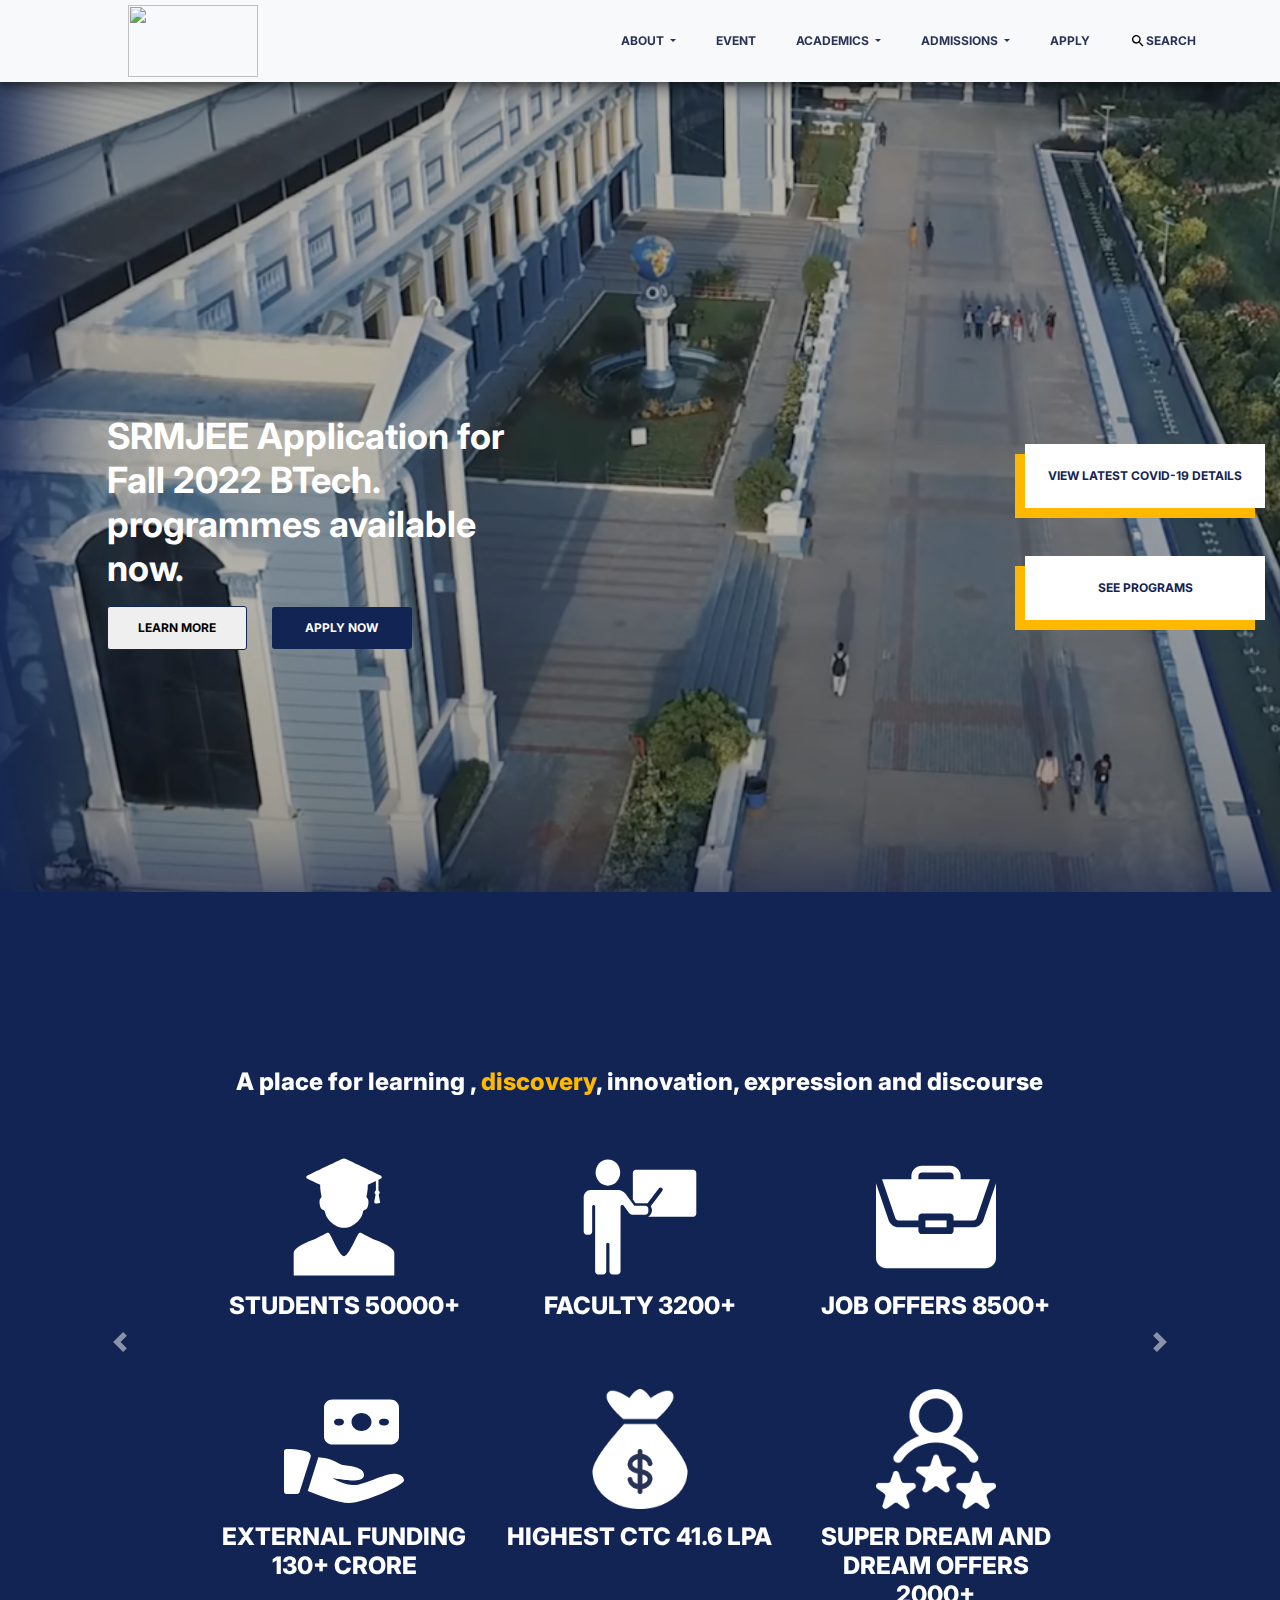
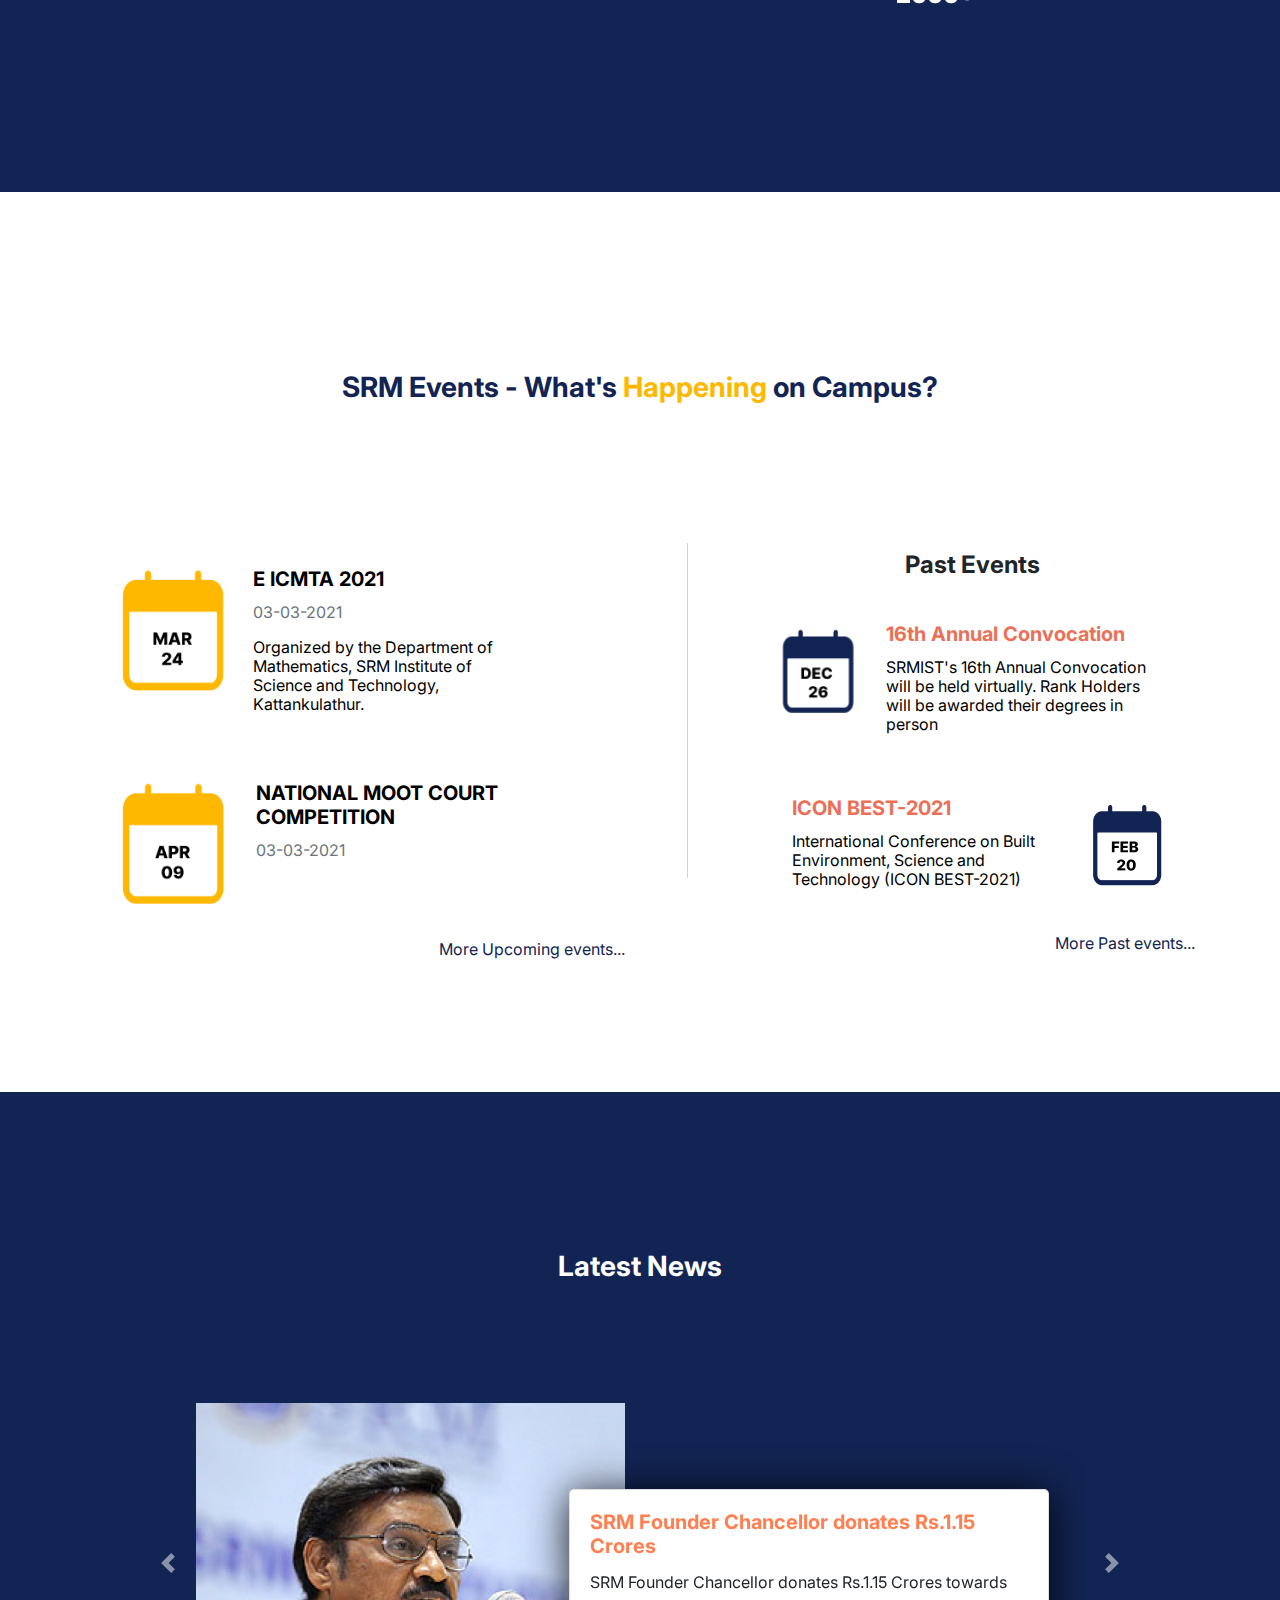
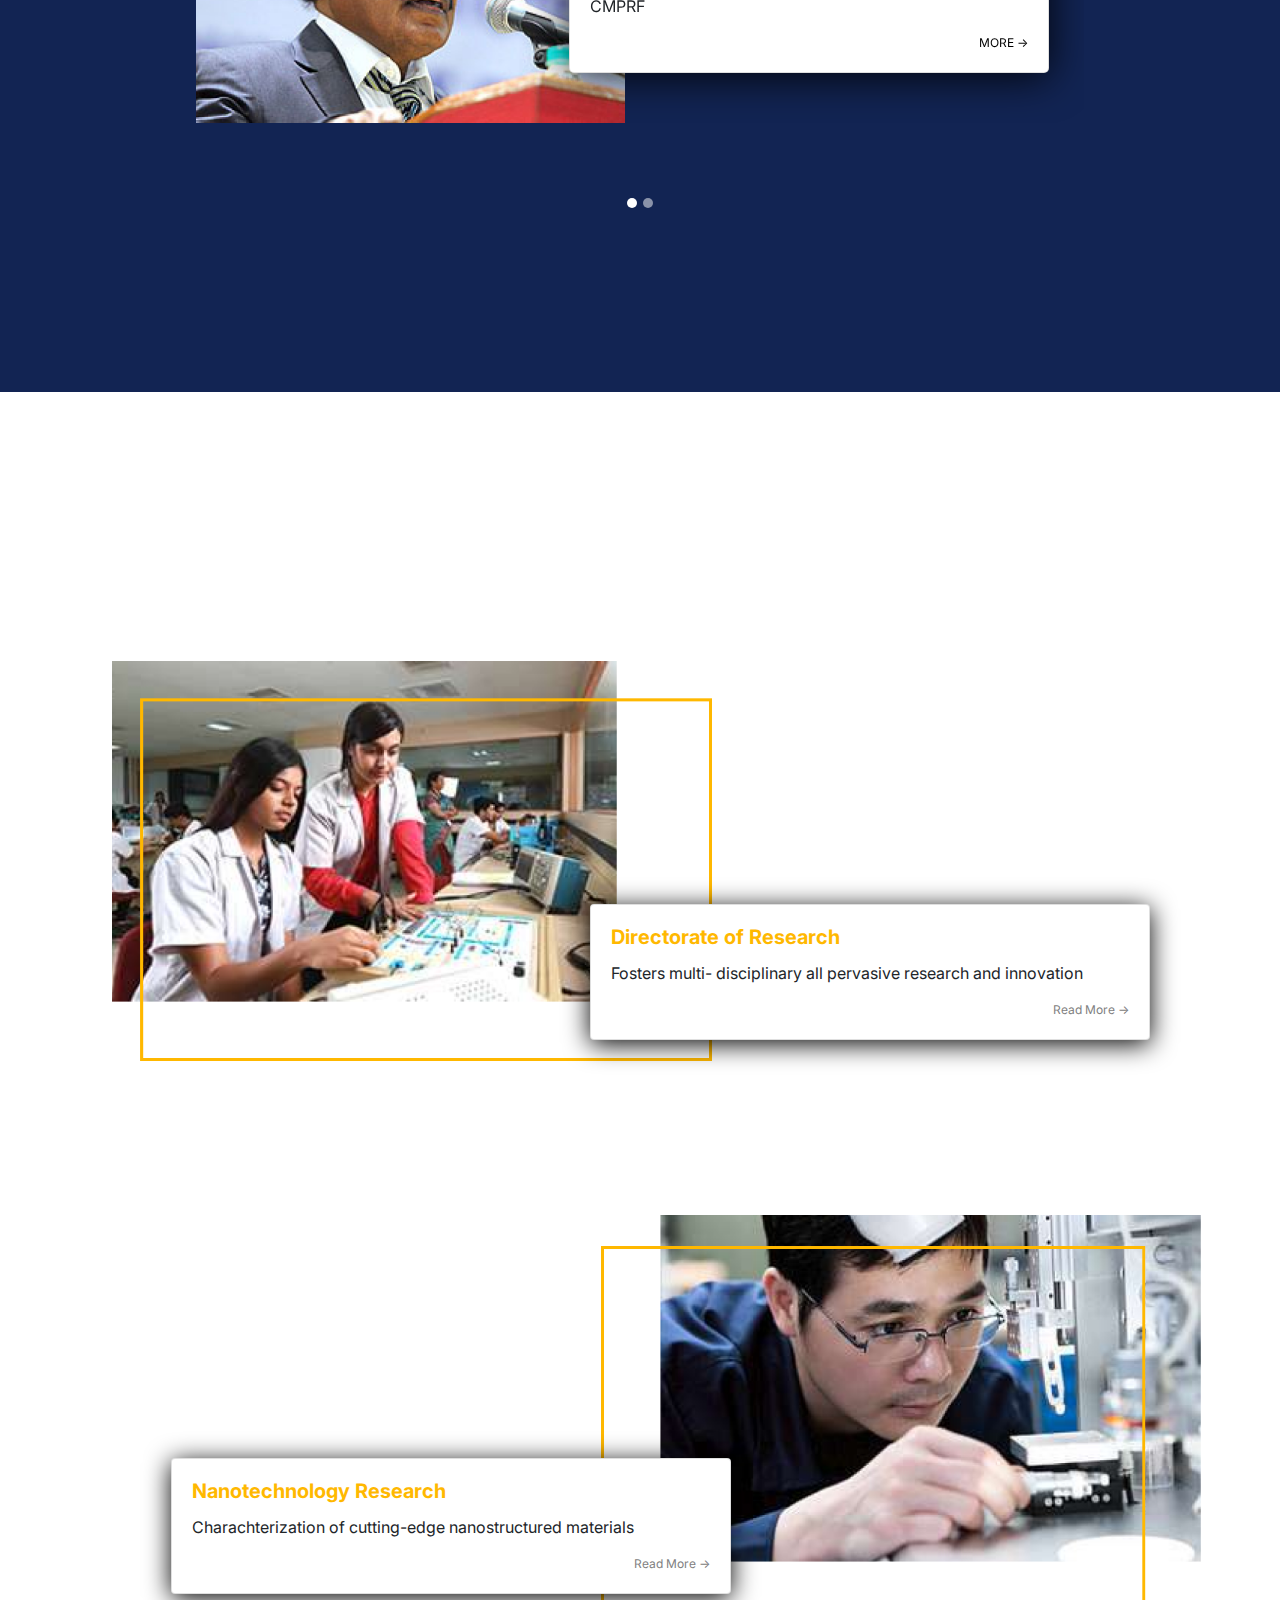
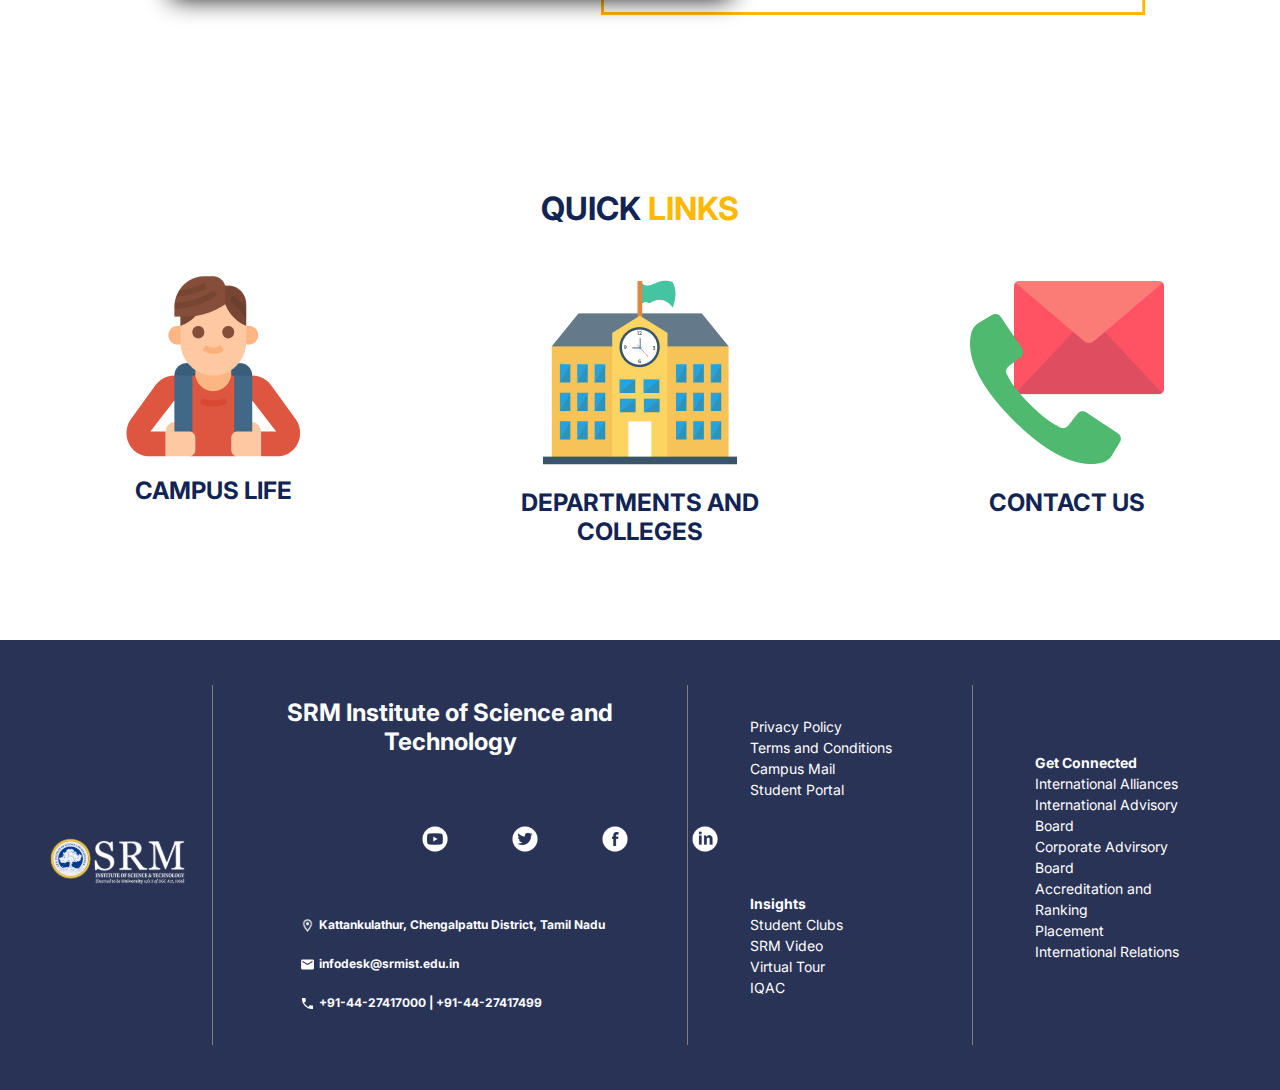
==== commit 89abd2d5: "fixes" ====
--- a/srmwebsite.html
+++ b/srmwebsite.html
@@ -136,7 +136,7 @@
               </div>
             </div>
             <div class="carousel-item stats-carousel">
-              <h4><span>ACCREDATION</span> AND RANKINGS</h4>
+              <h4><span>ACCREDITATION</span> AND RANKINGS</h4>
               <div class="row mt-5 ">
                 <div class="col-sm-6">
                   <img class="ranks-img" src="./img/rank1.svg" width="300"/>
@@ -173,10 +173,10 @@
 
     <section>
       <div class="container events">
-        <h3 class="mt-5">SRM Events - Whats <span>Happening</span> on Campus?</h3>
+        <h3 class="mt-5">SRM Events - What's <span>Happening</span> on Campus?</h3>
         <div class="row">
           <div class="col-sm-6">
-            <div class="card event-card">
+            <div class="card event-card mt-1">
               <img class="card-img-top event-img-l" src="./img/events1.PNG" alt="Card image cap"/>
               <div class="card-body">
                 <h5 class="card-title">E ICMTA 2021</h5>
@@ -189,7 +189,6 @@
               <div class="card-body">
                 <h5 class="card-title" >NATIONAL MOOT COURT COMPETITION</h5>
                 <p class="text-muted">03-03-2021</p>
-                <p class="card-text">Lorem ipsum dolor sit amet consectetur adipisicing elit. Facilis iste quasi voluptates beatae.</p>
               </div>
             </div>
             <a href="#" style="float:right;">More Upcoming events...</a>
@@ -197,8 +196,8 @@
           <div class="col-sm-1 divider-col"><div class="divider"></div></div>
           
           <div class="col-sm-5">
-            <h4 class="text-center font-weight-bold mt-5">Past Events</h4>
-            <div class="card event-card" style="width: 25rem;">
+            <h4 class="text-center font-weight-bold mt-2">Past Events</h4>
+            <div class="card event-card " style="width: 25rem;">
               <img class="card-img-top event-img-s" src="./img/events3.PNG" alt="Card image cap">
               <div class="card-body">
                 <h5 class="card-title" style=" color: #EB7057;">16th Annual Convocation</h5>
@@ -279,7 +278,7 @@
         <h3>Research at SRM</h3>
           <div class="row">
             <div class="col-sm-6">
-              <img src="./img/research1.png" width="600" height="400">
+              <img src="./img/research1.png">
             </div>
             <div class="col-sm-6">
               <div class="card research-card1">
@@ -303,7 +302,7 @@
               </div>
             </div>
             <div class="col-sm-6">
-              <img style="margin-left: -10%;" src="./img/research2.png"  width="600" height="400">
+              <img style="margin-left: -10%;" src="./img/research2.png" >
             </div>
           </div>
       </div>
--- a/style.css
+++ b/style.css
@@ -115,6 +115,7 @@
     padding: 12px 28px;
     transition: all 0.3s ease;
     cursor: pointer;
+    width: 140px;
 }
 
 .btn-white:hover,
@@ -264,7 +265,6 @@
 }
 
 .news-section{
-    height: 100vh;
     width: 100vw;
     background-color: #122453;
     
@@ -313,7 +313,6 @@
 }
 
 .research{
-    height: 150vh;
     width: 100vw;
     background-image: url(./img/reasearch-bg.jpg);
     background-attachment: fixed;
@@ -334,6 +333,8 @@
 }
 
 .research img{
+    width: 600px;
+    height: 400px;
     margin: 5%;
     transition: all 0.5s ease;
 }
@@ -476,7 +477,22 @@
     body{
         margin: 0;
     }
-
+    .landing-col-right{
+        display: flex;
+        flex-direction: column;
+        justify-content: center;
+        align-items: center;
+    }
+    .banner{
+        float: none;
+    }
+    .btn-blue{
+        margin-left: 0;
+        margin-top: 5%;
+    }
+    .stats img{
+        width: 120px;
+    }
     .event-card{
         width: 20rem!important;
     }
@@ -492,22 +508,30 @@
         margin: auto;
     }
     .research img{
-        width: 80%;
+        width: 105%;
         padding: 5%;
-        margin: auto;
+        margin: auto!important;
     }
     .research-card1,
     .research-card2{
         margin: 0!important;
-        width: 80%;
-        margin: auto;
-    }
-    .footer{
-        min-height: 100vh;
+        width: 20rem!important;
+        margin: 2% auto!important;
     }
     .line-col{
         display: none;
     }
+    .footer{
+        height: 100vh!important;
+        padding: 5%;
+    }
+    .footer-col1{
+        flex-direction: row;
+    }
+    .footer p,
+    .footer li{
+        margin: 2%;
+    }
   }
 
 
